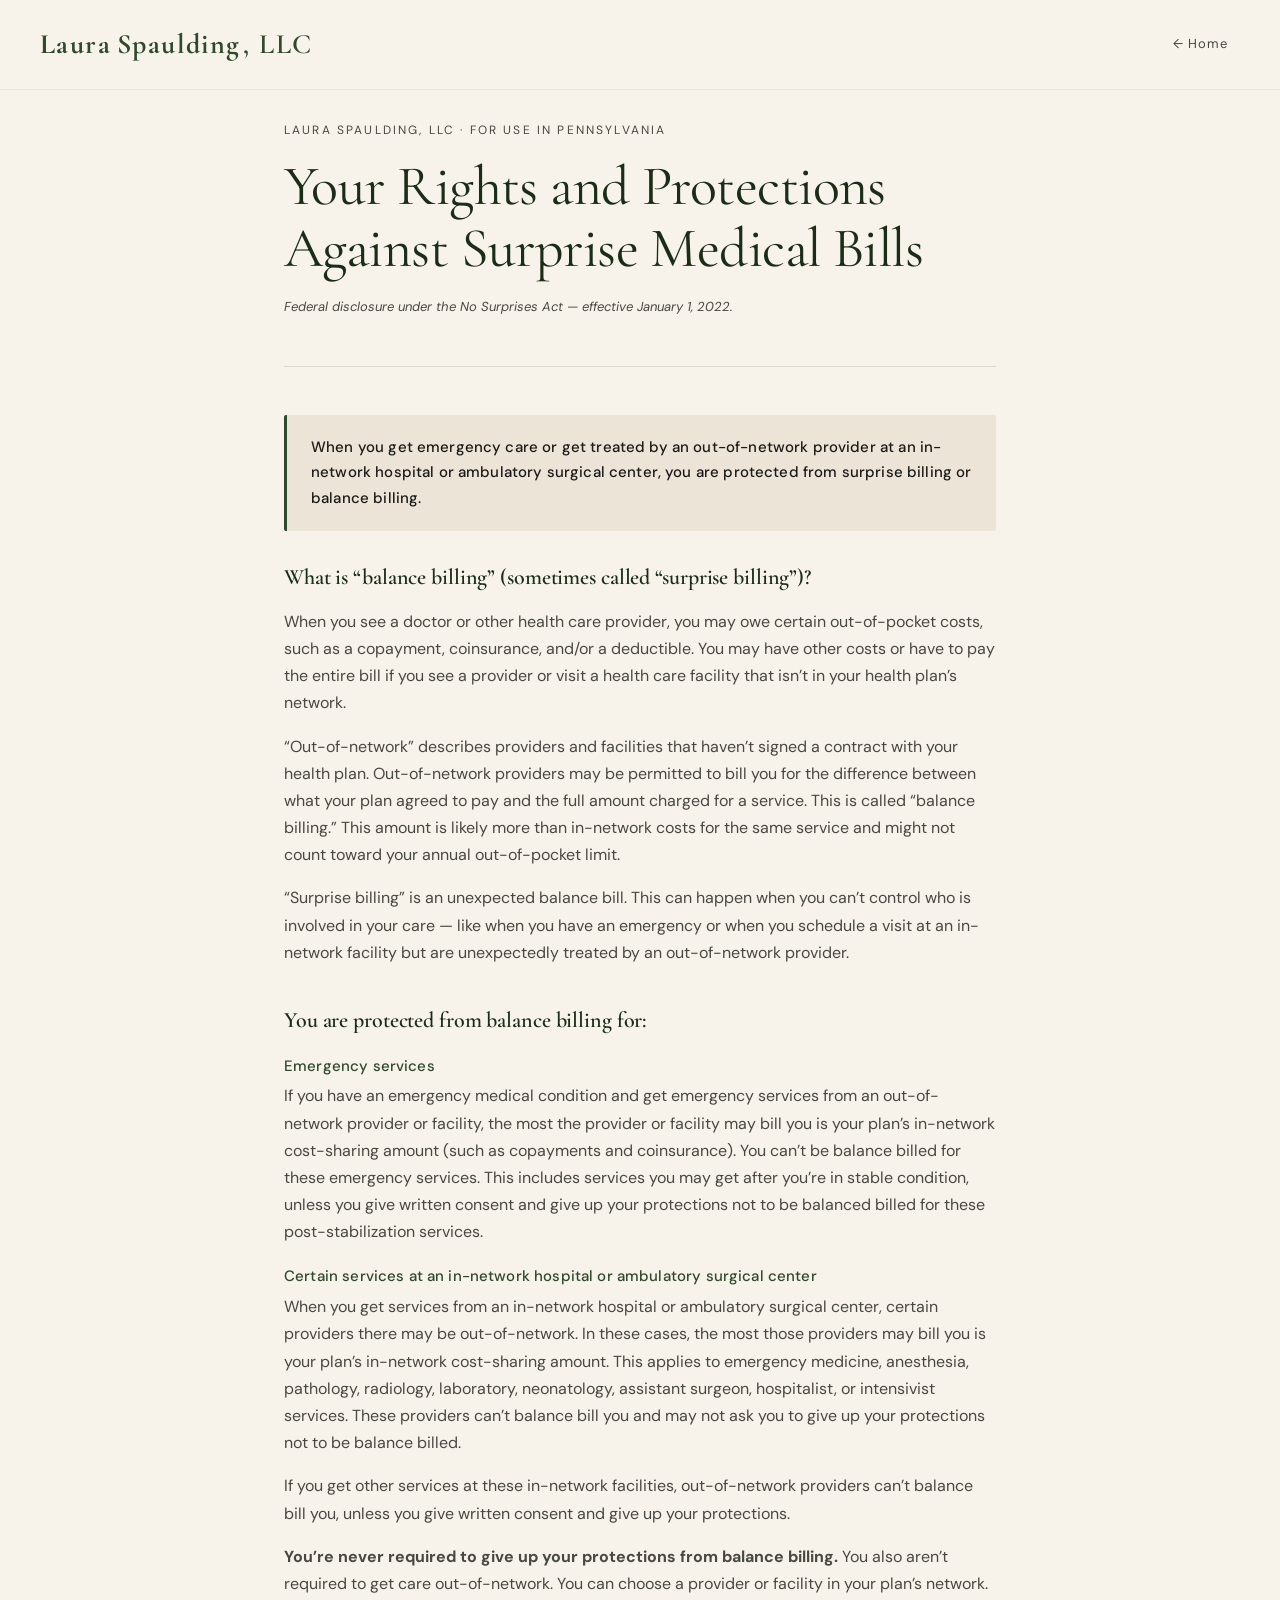
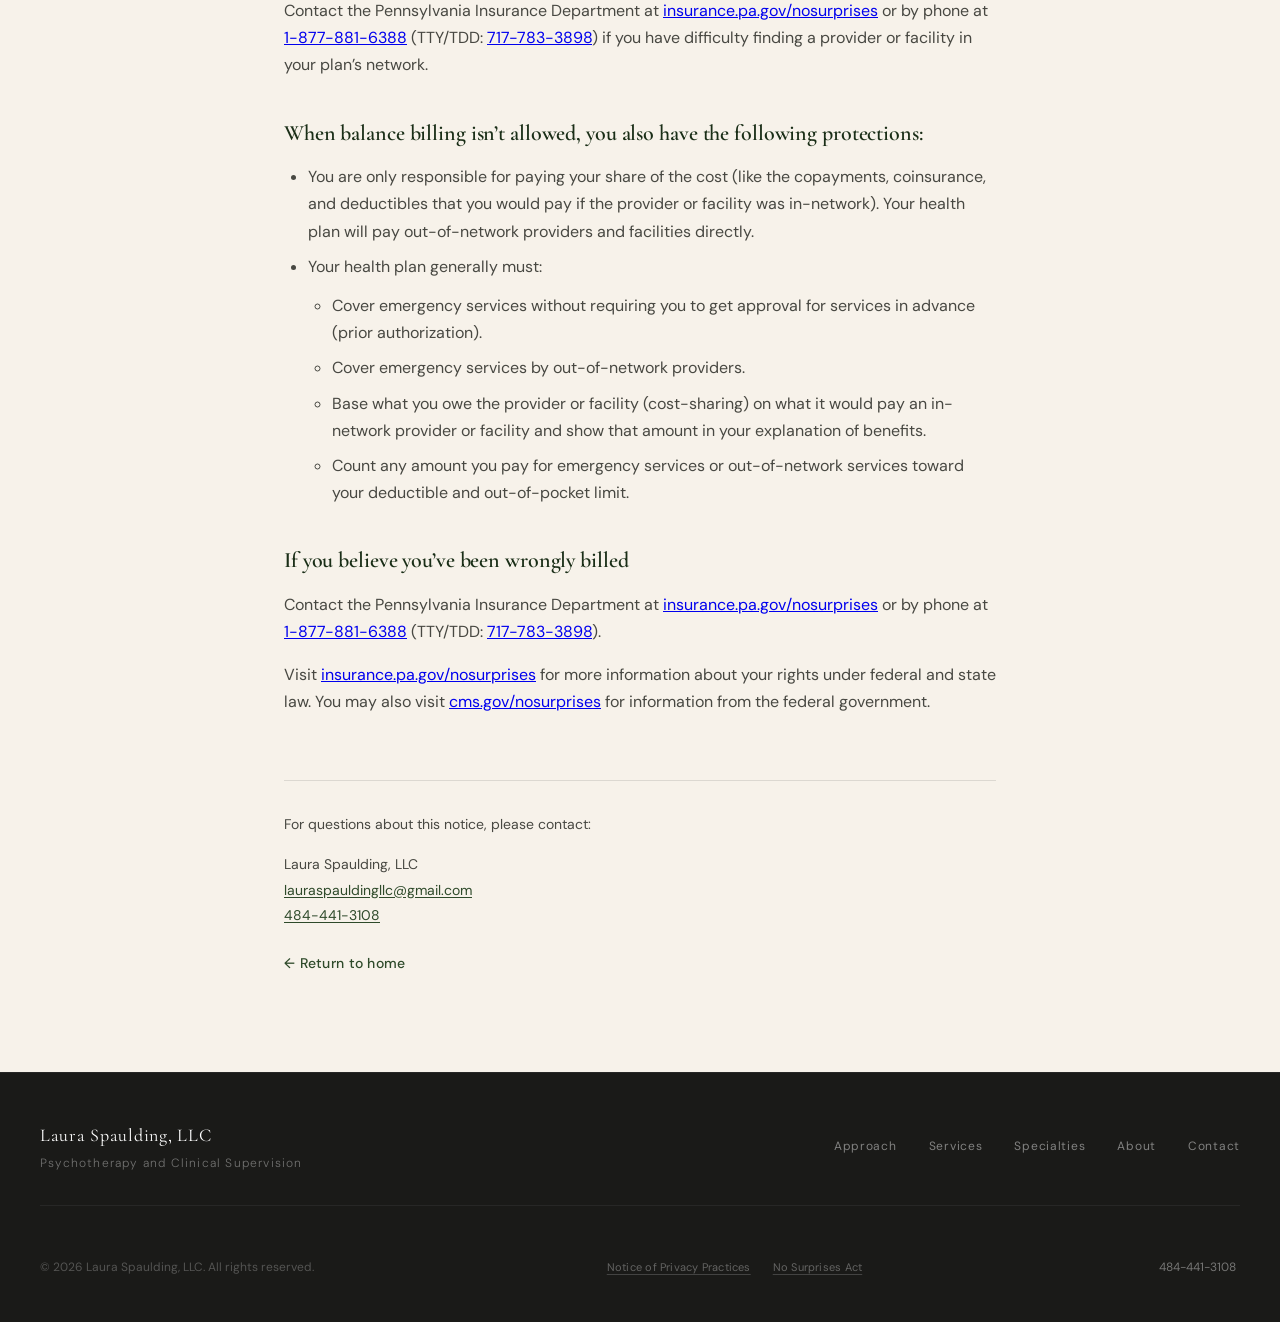
==== no-surprises-act.html @ 4266f826 "NSA disclosure page + Services copy update from Laura - Add /no-surprises-act.html with the patient-" ====
<!DOCTYPE html>
<html lang="en">
<head>
  <meta charset="UTF-8" />
  <meta name="viewport" content="width=device-width, initial-scale=1.0" />
  <title>Your Rights and Protections Against Surprise Medical Bills | Laura Spaulding, LPC</title>
  <meta name="description" content="No Surprises Act disclosure for Laura Spaulding, LLC — federal and Pennsylvania protections against balance billing and surprise medical bills." />
  <meta name="robots" content="noindex" />
  <link rel="preconnect" href="https://fonts.googleapis.com" />
  <link rel="preconnect" href="https://fonts.gstatic.com" crossorigin />
  <link rel="preload" href="https://fonts.googleapis.com/css2?family=Bebas+Neue&family=Cormorant+Garamond:ital,wght@0,300;0,400;0,600;1,300;1,400;1,600&family=DM+Sans:wght@300;400;500&display=swap" as="style" onload="this.onload=null;this.rel='stylesheet'" />
  <noscript><link href="https://fonts.googleapis.com/css2?family=Bebas+Neue&family=Cormorant+Garamond:ital,wght@0,300;0,400;0,600;1,300;1,400;1,600&family=DM+Sans:wght@300;400;500&display=swap" rel="stylesheet" /></noscript>
  <link rel="icon" href="data:image/svg+xml,<svg xmlns='http://www.w3.org/2000/svg' viewBox='0 0 100 100'><text y='.9em' font-size='90'>🌿</text></svg>" />
  <link rel="stylesheet" href="style.css?v=nsa-page-and-services-copy" />
</head>
<body class="legal-page">
  <a href="#main-content" class="skip-link">Skip to main content</a>

  <nav class="nav nav--legal" aria-label="Return to home">
    <div class="nav__inner">
      <a href="index.html" class="nav__brand">
        <span class="nav__brand-first">Laura</span> <span class="nav__brand-last">Spaulding</span><span class="nav__brand-llc">, LLC</span>
      </a>
      <a href="index.html" class="nav__return-link">&larr; Home</a>
    </div>
  </nav>

  <main id="main-content">
    <article class="legal">
      <header class="legal__header">
        <p class="legal__eyebrow">Laura Spaulding, LLC &middot; For use in Pennsylvania</p>
        <h1 class="legal__title">Your Rights and Protections Against Surprise Medical Bills</h1>
        <p class="legal__effective">Federal disclosure under the No Surprises Act &mdash; effective January 1, 2022.</p>
      </header>

      <p class="legal__lede">
        <strong>When you get emergency care or get treated by an out-of-network provider at an in-network hospital or ambulatory surgical center, you are protected from surprise billing or balance billing.</strong>
      </p>

      <section>
        <h2 class="legal__section">What is &ldquo;balance billing&rdquo; (sometimes called &ldquo;surprise billing&rdquo;)?</h2>
        <p>When you see a doctor or other health care provider, you may owe certain out-of-pocket costs, such as a copayment, coinsurance, and/or a deductible. You may have other costs or have to pay the entire bill if you see a provider or visit a health care facility that isn&rsquo;t in your health plan&rsquo;s network.</p>
        <p>&ldquo;Out-of-network&rdquo; describes providers and facilities that haven&rsquo;t signed a contract with your health plan. Out-of-network providers may be permitted to bill you for the difference between what your plan agreed to pay and the full amount charged for a service. This is called &ldquo;balance billing.&rdquo; This amount is likely more than in-network costs for the same service and might not count toward your annual out-of-pocket limit.</p>
        <p>&ldquo;Surprise billing&rdquo; is an unexpected balance bill. This can happen when you can&rsquo;t control who is involved in your care &mdash; like when you have an emergency or when you schedule a visit at an in-network facility but are unexpectedly treated by an out-of-network provider.</p>
      </section>

      <section>
        <h2 class="legal__section">You are protected from balance billing for:</h2>

        <h3 class="legal__sub">Emergency services</h3>
        <p>If you have an emergency medical condition and get emergency services from an out-of-network provider or facility, the most the provider or facility may bill you is your plan&rsquo;s in-network cost-sharing amount (such as copayments and coinsurance). You can&rsquo;t be balance billed for these emergency services. This includes services you may get after you&rsquo;re in stable condition, unless you give written consent and give up your protections not to be balanced billed for these post-stabilization services.</p>

        <h3 class="legal__sub">Certain services at an in-network hospital or ambulatory surgical center</h3>
        <p>When you get services from an in-network hospital or ambulatory surgical center, certain providers there may be out-of-network. In these cases, the most those providers may bill you is your plan&rsquo;s in-network cost-sharing amount. This applies to emergency medicine, anesthesia, pathology, radiology, laboratory, neonatology, assistant surgeon, hospitalist, or intensivist services. These providers can&rsquo;t balance bill you and may not ask you to give up your protections not to be balance billed.</p>
        <p>If you get other services at these in-network facilities, out-of-network providers can&rsquo;t balance bill you, unless you give written consent and give up your protections.</p>
        <p><strong>You&rsquo;re never required to give up your protections from balance billing.</strong> You also aren&rsquo;t required to get care out-of-network. You can choose a provider or facility in your plan&rsquo;s network. Contact the Pennsylvania Insurance Department at <a href="https://www.insurance.pa.gov/nosurprises" rel="noopener noreferrer" target="_blank">insurance.pa.gov/nosurprises</a> or by phone at <a href="tel:18778816388">1-877-881-6388</a> (TTY/TDD: <a href="tel:17177833898">717-783-3898</a>) if you have difficulty finding a provider or facility in your plan&rsquo;s network.</p>
      </section>

      <section>
        <h2 class="legal__section">When balance billing isn&rsquo;t allowed, you also have the following protections:</h2>
        <ul class="legal__list">
          <li>You are only responsible for paying your share of the cost (like the copayments, coinsurance, and deductibles that you would pay if the provider or facility was in-network). Your health plan will pay out-of-network providers and facilities directly.</li>
          <li>
            Your health plan generally must:
            <ul class="legal__list">
              <li>Cover emergency services without requiring you to get approval for services in advance (prior authorization).</li>
              <li>Cover emergency services by out-of-network providers.</li>
              <li>Base what you owe the provider or facility (cost-sharing) on what it would pay an in-network provider or facility and show that amount in your explanation of benefits.</li>
              <li>Count any amount you pay for emergency services or out-of-network services toward your deductible and out-of-pocket limit.</li>
            </ul>
          </li>
        </ul>
      </section>

      <section>
        <h2 class="legal__section">If you believe you&rsquo;ve been wrongly billed</h2>
        <p>Contact the Pennsylvania Insurance Department at <a href="https://www.insurance.pa.gov/nosurprises" rel="noopener noreferrer" target="_blank">insurance.pa.gov/nosurprises</a> or by phone at <a href="tel:18778816388">1-877-881-6388</a> (TTY/TDD: <a href="tel:17177833898">717-783-3898</a>).</p>
        <p>Visit <a href="https://www.insurance.pa.gov/nosurprises" rel="noopener noreferrer" target="_blank">insurance.pa.gov/nosurprises</a> for more information about your rights under federal and state law. You may also visit <a href="https://www.cms.gov/nosurprises" rel="noopener noreferrer" target="_blank">cms.gov/nosurprises</a> for information from the federal government.</p>
      </section>

      <footer class="legal__footer">
        <p>For questions about this notice, please contact:</p>
        <address class="legal__contact">
          Laura Spaulding, LLC<br />
          <a href="mailto:lauraspauldingllc@gmail.com">lauraspauldingllc@gmail.com</a><br />
          <a href="tel:4844413108">484-441-3108</a>
        </address>
        <p class="legal__return"><a href="index.html">&larr; Return to home</a></p>
      </footer>
    </article>
  </main>

  <footer class="site-footer">
    <div class="site-footer__inner">
      <div class="site-footer__top">
        <div class="site-footer__brand">
          <p class="site-footer__name">Laura Spaulding, LLC</p>
          <p class="site-footer__tagline">Psychotherapy and Clinical Supervision</p>
        </div>
        <nav class="site-footer__nav" aria-label="Footer navigation">
          <a href="index.html#approach">Approach</a>
          <a href="index.html#services">Services</a>
          <a href="index.html#specialties">Specialties</a>
          <a href="index.html#about">About</a>
          <a href="index.html#contact">Contact</a>
        </nav>
      </div>
      <div class="site-footer__bottom">
        <p>&copy; 2026 Laura Spaulding, LLC. All rights reserved.</p>
        <div class="site-footer__legal">
          <a href="notice-of-privacy-practices.html">Notice of Privacy Practices</a>
          <a href="no-surprises-act.html">No Surprises Act</a>
        </div>
        <a href="tel:4844413108">484-441-3108</a>
      </div>
    </div>
  </footer>
</body>
</html>
---- style.css ----
/* ========================================================
   Laura Spaulding Psychotherapy
   Palette: deep forest, warm parchment, terracotta, dusty gold
   Type: Cormorant Garamond (display) + DM Sans (body)
   Design: high-end editorial, each section visually distinct
   ======================================================== */

:root {
  --forest:       #2e4a2a;
  --forest-mid:   #3d6138;
  --forest-light: #5a7e53;
  --forest-pale:  #e8ede5;
  --forest-deep:  #1a2e17;
  --parchment:    #f7f2ea;
  --parchment-dk: #ece5d7;
  --parchment-xdk:#d9cebc;
  --terra:        #b8654a;
  --terra-lt:     #cc8060;
  --terra-pale:   #f2e6df;
  --gold:         #9e7e30;
  --gold-lt:      #c5a84a;
  --ink:          #1a1a18;
  --ink-mid:      #484842;
  --ink-muted:    #8a8878;
  --white:        #ffffff;
  --glow-forest:  0 0 18px rgba(46,74,42,0.28), 0 0 36px rgba(46,74,42,0.12);
  --glow-terra:   0 0 18px rgba(184,101,74,0.32), 0 0 36px rgba(184,101,74,0.14);
}

*, *::before, *::after { margin:0; padding:0; box-sizing:border-box; }

html { scroll-behavior: smooth; -webkit-text-size-adjust: 100%; }

body {
  font-family: 'DM Sans', system-ui, sans-serif;
  color: var(--ink);
  background: var(--parchment);
  line-height: 1.6;
  overflow-x: hidden;
}

/* ---- Skip-to-main link (keyboard / screen reader) ---- */
/* ---- Visually hidden (screen-reader-only) utility ---- */
.visually-hidden {
  position: absolute;
  width: 1px;
  height: 1px;
  padding: 0;
  margin: -1px;
  overflow: hidden;
  clip: rect(0, 0, 0, 0);
  white-space: nowrap;
  border: 0;
}

.skip-link {
  position: absolute;
  top: -100%;
  left: 8px;
  z-index: 9999;
  background: var(--forest-deep);
  color: var(--white);
  font-family: 'DM Sans', sans-serif;
  font-size: 14px;
  font-weight: 500;
  padding: 12px 20px;
  text-decoration: none;
  border-radius: 0 0 4px 4px;
  border: 2px solid var(--terra);
  letter-spacing: 0.04em;
  transition: top 0.2s;
}
.skip-link:focus {
  top: 0;
  outline: 2px solid var(--terra);
  outline-offset: 0;
}

/* ---- Reading progress bar ---- */
.reading-progress {
  position: fixed;
  top: 0; left: 0;
  width: 100%;
  height: 2px;
  z-index: 2000;
  background: transparent;
  pointer-events: none;
}
.reading-progress__bar {
  height: 100%;
  width: 0%;
  background: var(--terra);
  transition: width 0.08s linear;
  box-shadow: 0 0 8px rgba(184,101,74,0.5);
}

/* ---- Type system ---- */
h1, h2, h3 {
  font-family: 'Cormorant Garamond', Georgia, serif;
  font-weight: 400;
  line-height: 1.05;
}
h2 em, h1 em {
  font-style: italic;
  color: var(--terra);
}
.section-eyebrow {
  font-family: 'DM Sans', sans-serif;
  font-size: 12px;
  font-weight: 500;
  letter-spacing: 0.22em;
  text-transform: uppercase;
  color: var(--gold);
}

/* ---- Buttons ---- */
.btn {
  display: inline-flex;
  align-items: center;
  justify-content: center;
  font-family: 'DM Sans', sans-serif;
  font-size: 13px;
  font-weight: 500;
  text-decoration: none;
  border: none;
  cursor: pointer;
  transition: all 0.28s ease;
  border-radius: 2px;
  min-height: 48px;
  padding: 14px 36px;
  letter-spacing: 0.08em;
  text-transform: uppercase;
}
.btn--primary {
  background: var(--forest);
  color: var(--white);
  box-shadow: var(--glow-forest);
  animation: cta-breathe 3.5s ease-in-out infinite;
}
.btn--primary:hover {
  background: var(--forest-mid);
  transform: translateY(-2px);
  box-shadow: 0 0 28px rgba(46,74,42,0.4), 0 0 54px rgba(46,74,42,0.18);
}
.btn--full { width: 100%; }

@keyframes cta-breathe {
  0%, 100% { box-shadow: var(--glow-forest); }
  50% { box-shadow: 0 0 26px rgba(46,74,42,0.42), 0 0 52px rgba(46,74,42,0.2); }
}

/* ---- Scroll reveals — multiple entry directions ---- */
.reveal {
  opacity: 0;
  transform: translateY(20px);
  transition: opacity 0.55s cubic-bezier(0.22,1,0.36,1), transform 0.55s cubic-bezier(0.22,1,0.36,1);
}
.reveal.is-visible { opacity: 1; transform: translateY(0); }
.reveal[data-delay="1"] { transition-delay: 0.06s; }
.reveal[data-delay="2"] { transition-delay: 0.12s; }
.reveal[data-delay="3"] { transition-delay: 0.18s; }

.reveal-left {
  opacity: 0;
  transform: translateX(-140px);
  transition: opacity 1.1s cubic-bezier(0.22,1,0.36,1), transform 1.1s cubic-bezier(0.22,1,0.36,1);
}
.reveal-left.is-visible { opacity: 1; transform: translateX(0); }

.reveal-right {
  opacity: 0;
  transform: translateX(140px);
  transition: opacity 1.1s cubic-bezier(0.22,1,0.36,1), transform 1.1s cubic-bezier(0.22,1,0.36,1);
}
.reveal-right.is-visible { opacity: 1; transform: translateX(0); }

/* ===================================================
   NAV
   =================================================== */
.nav {
  position: fixed;
  top: 0; left: 0;
  width: 100%;
  z-index: 1000;
  padding: 22px 0;
  transition: background 0.35s, box-shadow 0.35s, padding 0.35s;
}
.nav.is-scrolled {
  background: rgba(247,242,234,0.97);
  -webkit-backdrop-filter: blur(16px) saturate(120%);
  backdrop-filter: blur(16px) saturate(120%);
  box-shadow: 0 1px 0 rgba(46,74,42,0.08), 0 6px 24px rgba(26,46,23,0.06);
  padding: 14px 0;
}
.nav { transition: background 0.5s cubic-bezier(0.22, 0.61, 0.36, 1),
                   box-shadow 0.5s ease,
                   padding 0.5s cubic-bezier(0.22, 0.61, 0.36, 1),
                   backdrop-filter 0.5s ease; }
.nav__inner {
  max-width: 1280px;
  margin: 0 auto;
  padding: 0 40px;
  display: flex;
  align-items: center;
  justify-content: space-between;
}
.nav__brand {
  font-family: 'Cormorant Garamond', serif;
  font-size: clamp(22px, 2.4vw, 28px);
  font-weight: 700;
  text-decoration: none;
  min-height: 44px;
  display: inline-flex;
  align-items: center;
  letter-spacing: 0.05em;
  color: var(--white);
  text-shadow:
    0 1px 2px rgba(0,0,0,0.7),
    0 2px 14px rgba(0,0,0,0.55);
  transition: color 0.3s, text-shadow 0.3s;
}
.nav.is-scrolled .nav__brand {
  color: var(--forest);
  text-shadow: none;
}
.nav__brand-first { margin-right: 6px; }
.nav__brand-llc {
  font-size: 1em;
  font-weight: 600;
  letter-spacing: 0.06em;
  opacity: 1;
  margin-left: 2px;
}
.nav__links {
  display: flex;
  align-items: center;
  gap: 40px;
  list-style: none;
}
.nav__links a {
  position: relative;
  font-size: 13px;
  font-weight: 500;
  letter-spacing: 0.08em;
  color: rgba(255,255,255,0.9);
  text-decoration: none;
  transition: color 0.3s ease, letter-spacing 0.4s cubic-bezier(0.22, 0.61, 0.36, 1);
  text-shadow: 0 1px 6px rgba(0,0,0,0.3);
  display: inline-flex;
  align-items: center;
  min-height: 44px;
  padding: 0 2px;
}
/* Animated underline draws from left on hover and stays under the active section */
.nav__links a::after {
  content: '';
  position: absolute;
  left: 0;
  bottom: 8px;
  width: 100%;
  height: 1px;
  background: currentColor;
  transform: scaleX(0);
  transform-origin: left center;
  transition: transform 0.45s cubic-bezier(0.22, 0.61, 0.36, 1), opacity 0.3s;
  opacity: 0.9;
}
.nav__links a:hover { color: var(--white); letter-spacing: 0.11em; }
.nav__links a:hover::after { transform: scaleX(1); }
.nav__links a.is-active::after { transform: scaleX(1); transform-origin: left center; }
.nav.is-scrolled .nav__links a { color: var(--ink-mid); text-shadow: none; }
.nav.is-scrolled .nav__links a:hover { color: var(--forest); }
.nav.is-scrolled .nav__links a.is-active { color: var(--forest); }
.nav__cta {
  position: relative;
  background: rgba(255,255,255,0.12) !important;
  color: var(--white) !important;
  padding: 10px 22px;
  border-radius: 2px;
  font-weight: 600 !important;
  font-size: 12px !important;
  letter-spacing: 0.12em !important;
  text-transform: uppercase;
  min-height: 44px;
  display: inline-flex !important;
  align-items: center;
  gap: 0;
  border: 1px solid rgba(255,255,255,0.3) !important;
  backdrop-filter: blur(6px);
  transition: background 0.35s cubic-bezier(0.22, 0.61, 0.36, 1),
              border-color 0.35s,
              transform 0.35s cubic-bezier(0.22, 0.61, 0.36, 1),
              box-shadow 0.35s !important;
  text-shadow: none !important;
  overflow: hidden;
}
/* Arrow slides in from the left on hover, label lifts subtly. The arrow lives
   in a pseudo-element so the markup doesn't change. */
.nav__cta::after {
  content: '\2192';                   /* → */
  display: inline-block;
  width: 0;
  margin-left: 0;
  opacity: 0;
  transform: translateX(-8px);
  transition: width 0.4s cubic-bezier(0.22, 0.61, 0.36, 1),
              margin-left 0.4s cubic-bezier(0.22, 0.61, 0.36, 1),
              opacity 0.3s ease 0.05s,
              transform 0.4s cubic-bezier(0.22, 0.61, 0.36, 1);
  font-size: 14px;
  font-weight: 500;
}
.nav__cta:hover {
  background: rgba(255,255,255,0.24) !important;
  border-color: rgba(255,255,255,0.6) !important;
  transform: translateY(-1px);
}
.nav__cta:hover::after {
  width: 14px;
  margin-left: 8px;
  opacity: 1;
  transform: translateX(0);
}
.nav.is-scrolled .nav__cta {
  background: var(--forest) !important;
  color: var(--white) !important;
  border-color: transparent !important;
  box-shadow: var(--glow-forest);
}
.nav.is-scrolled .nav__cta:hover {
  background: var(--forest-mid) !important;
  box-shadow: 0 6px 28px rgba(46,74,42,0.5);
}
.nav__toggle {
  display: none;
  flex-direction: column;
  gap: 7px;
  background: none;
  border: none;
  cursor: pointer;
  padding: 10px;
  min-width: 44px;
  min-height: 44px;
  align-items: center;
  justify-content: center;
}
.nav__toggle span {
  width: 22px;
  height: 1.5px;
  background: var(--white);
  display: block;
  transition: transform 0.4s cubic-bezier(0.22, 0.61, 0.36, 1),
              opacity 0.25s ease,
              background 0.3s;
  transform-origin: center;
}
.nav.is-scrolled .nav__toggle span { background: var(--ink); }
/* Hamburger morphs to an X when the mobile nav is open */
.nav__toggle.is-open span:nth-child(1) {
  transform: translateY(4.25px) rotate(45deg);
}
.nav__toggle.is-open span:nth-child(2) {
  transform: translateY(-4.25px) rotate(-45deg);
}

/* ===================================================
   HERO — parallax photo, word-by-word entrance
   =================================================== */
.hero {
  position: relative;
  min-height: 100svh;
  min-height: 100vh;
  background: var(--forest-deep);
  display: grid;
  grid-template-rows: 1fr auto;
  overflow: hidden;
}
@supports (min-height: 100svh) { .hero { min-height: 100svh; } }

.hero__bg { position: absolute; inset: 0; pointer-events: none; }
.hero__bg-img {
  width: 100%;
  height: 110%;
  object-fit: cover;
  object-position: 65% 55%;
  transform-origin: center;
  will-change: transform;
}
.hero__bg-overlay {
  position: absolute;
  inset: 0;
  /* Bright photo. Minimal global tint — text legibility comes from the
     stacked text-shadow halos on each text element, not from darkening
     the photo itself. */
  background: linear-gradient(
    180deg,
    rgba(0, 0, 0, 0.18) 0%,
    rgba(0, 0, 0, 0.10) 50%,
    rgba(0, 0, 0, 0.05) 100%
  );
}
.hero__grain {
  position: absolute;
  inset: 0;
  background-image: url("data:image/svg+xml,%3Csvg viewBox='0 0 200 200' xmlns='http://www.w3.org/2000/svg'%3E%3Cfilter id='n'%3E%3CfeTurbulence type='fractalNoise' baseFrequency='0.85' numOctaves='4' stitchTiles='stitch'/%3E%3C/filter%3E%3Crect width='100%25' height='100%25' filter='url(%23n)' opacity='0.04'/%3E%3C/svg%3E");
  background-size: 160px;
  opacity: 0.32;
  mix-blend-mode: overlay;
}

/* Botanical illustration */
.hero__botanical {
  position: absolute;
  right: 7%;
  top: 50%;
  transform: translateY(-48%);
  width: clamp(120px, 16vw, 240px);
  color: rgba(255,255,255,0.09);
  pointer-events: none;
}
.hero__botanical svg {
  animation: botanical-sway 9s ease-in-out infinite alternate;
  transform-origin: center bottom;
  display: block;
}
@keyframes botanical-sway {
  from { transform: rotate(-1deg); }
  to   { transform: rotate(1.5deg); }
}

/* Hero content */
.hero__content {
  position: relative;
  z-index: 2;
  padding: clamp(96px, 14vh, 160px) 40px 48px;
  max-width: 1280px;
  margin: 0 auto;
  width: 100%;
  align-self: center;
}

.hero__location {
  font-size: 12px;
  font-weight: 400;
  letter-spacing: 0.24em;
  text-transform: uppercase;
  color: rgba(255,255,255,0.55);
  margin-bottom: 14px;
  animation: hero-fade-up 1s cubic-bezier(0.22,1,0.36,1) 0.2s both;
}
.hero__accepting {
  display: inline-flex;
  align-items: center;
  gap: 8px;
  font-size: 12px;
  font-weight: 500;
  letter-spacing: 0.08em;
  color: var(--forest-deep);
  background: rgba(247, 242, 234, 0.92);
  padding: 8px 14px;
  border-radius: 999px;
  backdrop-filter: blur(6px);
  -webkit-backdrop-filter: blur(6px);
  box-shadow: 0 2px 12px rgba(0,0,0,0.18);
  margin-top: 22px;
  margin-bottom: 0;
  animation: hero-fade-up 1s cubic-bezier(0.22,1,0.36,1) 0.7s both;
}
.hero__accepting-dot {
  display: inline-block;
  width: 7px;
  height: 7px;
  border-radius: 50%;
  background: #5ec45e;
  box-shadow: 0 0 0 2px rgba(94,196,94,0.25);
  animation: dot-pulse 2.4s ease-in-out infinite;
  flex-shrink: 0;
}
@keyframes dot-pulse {
  0%, 100% { box-shadow: 0 0 0 2px rgba(94,196,94,0.25); }
  50% { box-shadow: 0 0 0 4px rgba(94,196,94,0.15), 0 0 8px rgba(94,196,94,0.3); }
}
@keyframes hero-fade-up {
  from { opacity: 0; transform: translateY(20px); }
  to   { opacity: 1; transform: translateY(0); }
}

/* Word-by-word headline */
.hero__headline {
  font-family: 'Cormorant Garamond', serif;
  font-weight: 400;
  font-size: clamp(3.8rem, 8.5vw, 7.5rem);
  line-height: 0.95;
  color: var(--white);
  /* Stacked halo — 4 layers from tight outline to deep glow. Lets the
     photo stay bright while the headline carries its own contrast. */
  text-shadow:
    0 0 2px rgba(0, 0, 0, 0.7),
    0 2px 6px rgba(0, 0, 0, 0.6),
    0 4px 18px rgba(0, 0, 0, 0.5),
    0 2px 32px rgba(0, 0, 0, 0.35);
  max-width: 760px;
  margin-bottom: 36px;
  letter-spacing: -0.02em;
}
.hero__word {
  display: inline-block;
  opacity: 0;
  transform: translateY(30px) skewY(3deg);
  animation: word-in 0.7s cubic-bezier(0.22,1,0.36,1) both;
  animation-delay: calc(0.5s + var(--wi) * 0.09s);
}
.hero__word--italic {
  font-style: italic;
  /* Light sage-green that pops against the photo + warmly glows */
  color: #b8e0a8;
  font-weight: 500;
  padding-left: 1.8rem;
  /* Stacked halo — dark outline for legibility + multi-layer green
     glow for the "glowing" effect customer asked for. */
  text-shadow:
    0 0 2px rgba(0, 0, 0, 0.85),
    0 0 14px rgba(184, 224, 168, 0.85),
    0 0 28px rgba(184, 224, 168, 0.6),
    0 0 56px rgba(184, 224, 168, 0.4),
    0 2px 8px rgba(0, 0, 0, 0.6);
}
@keyframes word-in {
  to { opacity: 1; transform: translateY(0) skewY(0deg); }
}

.hero__sub {
  font-size: 16px;
  color: rgba(255,255,255,1);
  text-shadow:
    0 0 1px rgba(0, 0, 0, 0.85),
    0 1px 3px rgba(0, 0, 0, 0.7),
    0 2px 12px rgba(0, 0, 0, 0.55);
  max-width: 400px;
  margin-bottom: 28px;
  line-height: 1.55;
  font-weight: 500;
  animation: hero-fade-up 1s cubic-bezier(0.22,1,0.36,1) 1.05s both;
}
.hero__actions {
  display: flex;
  align-items: center;
  gap: 24px;
  flex-wrap: wrap;
  animation: hero-fade-up 1s cubic-bezier(0.22,1,0.36,1) 1.2s both;
}
/* Stats bar */
.hero__stats {
  position: relative;
  z-index: 2;
  display: flex;
  align-items: center;
  padding: 22px 40px;
  max-width: 1280px;
  margin: 0 auto;
  width: 100%;
  animation: hero-fade-up 1s cubic-bezier(0.22,1,0.36,1) 1.35s both;
  border-top: 1px solid rgba(255,255,255,0.08);
}
.hero__stat {
  display: flex;
  flex-direction: column;
  padding: 0 32px;
}
.hero__stat:first-child { padding-left: 0; }
.hero__stat-n {
  font-family: 'Cormorant Garamond', serif;
  font-size: 20px;
  color: var(--gold-lt);
  font-weight: 400;
  line-height: 1;
}
.hero__stat-n sup { font-size: 12px; vertical-align: super; }
.hero__stat-l {
  font-size: 12px;
  color: rgba(255,255,255,0.62);
  letter-spacing: 0.12em;
  text-transform: uppercase;
  margin-top: 4px;
}
.hero__stat-div {
  width: 1px;
  height: 28px;
  background: rgba(255,255,255,0.12);
  flex-shrink: 0;
}
.hero__scroll-cue {
  position: absolute;
  bottom: 108px;
  right: 40px;
  z-index: 2;
}
.hero__scroll-line {
  width: 1px;
  height: 48px;
  background: linear-gradient(to bottom, rgba(255,255,255,0.45), transparent);
  animation: scroll-hint 2.5s ease-in-out infinite;
}
@keyframes scroll-hint {
  0%, 100% { opacity: 0.2; transform: scaleY(1) translateY(0); transform-origin: top; }
  50% { opacity: 0.7; transform: scaleY(1.3) translateY(0); transform-origin: top; }
}

/* ===================================================
   APPROACH — dark forest, editorial giant ghost numbers
   =================================================== */
.approach {
  background: var(--forest-pale);
  /* Tighter top padding now that bio sits directly above with no gradient
     transition — 100px above "My Philosophy" felt like dead space. */
  padding: 56px 40px 100px;
  position: relative;
  overflow: hidden;
}

.approach__inner {
  max-width: 1280px;
  margin: 0 auto;
  position: relative;
  z-index: 1;
}

.approach__eyebrow { color: var(--gold); margin-bottom: 24px; }

.approach__header {
  text-align: center;
}

.approach__headline {
  font-size: clamp(2.8rem, 5.5vw, 5rem);
  max-width: 640px;
  margin-bottom: 88px;
  margin-left: auto;
  margin-right: auto;
  color: var(--ink);
  font-weight: 400;
  letter-spacing: -0.01em;
  line-height: 1.08;
}
.approach__headline em {
  color: var(--terra);
  font-style: italic;
}

/* Pillars with huge ghost number behind */
.approach__pillars {
  display: grid;
  grid-template-columns: repeat(3, 1fr);
  gap: 0;
  border-top: 1px solid rgba(0,0,0,0.08);
}

.approach__pillar {
  padding: 52px 48px 52px 28px;
  border-right: 1px solid rgba(0,0,0,0.06);
  border-left: 3px solid transparent;
  position: relative;
  overflow: hidden;
  transition: background 0.3s, border-left-color 0.3s;
}
.approach__pillar:first-child { border-left-color: var(--terra); }
.approach__pillar:nth-child(2) { border-left-color: var(--gold); }
.approach__pillar:nth-child(3) { border-left-color: var(--forest-light); }
.approach__pillar:hover { background: rgba(0,0,0,0.02); }
.approach__pillar:last-child { border-right: none; }
.approach__pillar:not(:first-child) { padding-left: 28px; }

/* Giant ghost number: absolutely placed behind content */
.approach__pillar-bg-num {
  position: absolute;
  bottom: -16px;
  right: -8px;
  font-family: 'Cormorant Garamond', serif;
  font-size: clamp(7rem, 14vw, 13rem);
  font-weight: 600;
  color: rgba(0,0,0,0.04);
  line-height: 1;
  letter-spacing: -0.04em;
  pointer-events: none;
  user-select: none;
  transition: color 0.4s;
}
.approach__pillar:hover .approach__pillar-bg-num { color: rgba(197,168,74,0.06); }

.approach__pillar-content { position: relative; z-index: 1; }

.approach__pillar-num {
  font-family: 'Cormorant Garamond', serif;
  font-size: 14px;
  font-weight: 400;
  color: var(--gold);
  letter-spacing: 0.18em;
  text-transform: uppercase;
  margin-bottom: 24px;
  display: block;
}

.approach__pillar h3 {
  font-size: clamp(1.3rem, 2.2vw, 1.7rem);
  font-weight: 400;
  margin-bottom: 18px;
  color: var(--ink);
  font-family: 'Cormorant Garamond', serif;
  letter-spacing: -0.01em;
  line-height: 1.15;
}
.approach__pillar p {
  font-size: 14px;
  color: var(--ink-mid);
  line-height: 1.85;
  font-weight: 300;
}

/* Pull quote — centered so it doesn't leave the left half empty */
.approach__quote-wrap {
  border-top: 1px solid rgba(0,0,0,0.08);
  padding-top: 52px;
  margin: 56px auto 0;
  max-width: 720px;
  padding-left: 32px;
  border-left: 2px solid var(--terra);
  text-align: left;
}
.approach__quote {
  font-family: 'Cormorant Garamond', serif;
  font-style: italic;
  font-size: clamp(1.25rem, 2.2vw, 1.6rem);
  font-weight: 300;
  color: var(--ink-mid);
  line-height: 1.55;
}
.approach__quote cite {
  display: block;
  font-family: 'DM Sans', sans-serif;
  font-style: normal;
  font-size: 12px;
  font-weight: 500;
  color: var(--gold-lt);
  letter-spacing: 0.14em;
  text-transform: uppercase;
  margin-top: 20px;
}

/* ===================================================
   SERVICES — alternating full-width split rows
   =================================================== */
.services {
  background: var(--parchment);
  overflow: hidden;
}

.services__intro {
  padding: 88px 40px 64px;
  max-width: 1280px;
  margin: 0 auto;
  border-bottom: 1px solid var(--parchment-xdk);
  text-align: center;
}
.services__headline {
  font-size: clamp(2.6rem, 5.5vw, 4.6rem);
  color: var(--ink);
  font-weight: 400;
  letter-spacing: -0.01em;
  margin-top: 18px;
  line-height: 1.05;
  text-align: center;
}
.services__headline em { color: var(--terra); font-style: italic; }

/* Each service: a full-width alternating row */
.svc-row {
  display: grid;
  grid-template-columns: 1fr 1fr;
  min-height: 480px;
}
.svc-row--img-right { direction: rtl; }
.svc-row--img-right > * { direction: ltr; }

.svc-row__photo {
  overflow: hidden;
  position: relative;
}
.svc-row__photo img {
  width: 100%;
  height: 100%;
  object-fit: cover;
  display: block;
  transition: transform 0.9s cubic-bezier(0.22,1,0.36,1);
  filter: sepia(6%) brightness(0.97) contrast(1.03);
}
.svc-row:hover .svc-row__photo img {
  transform: scale(1.04);
}

.svc-row__body {
  display: flex;
  flex-direction: column;
  justify-content: center;
  padding: 64px 72px;
  background: var(--parchment);
  border-bottom: 1px solid var(--parchment-xdk);
}
.svc-row--img-right .svc-row__body { background: var(--forest-pale); }

.svc-row__num {
  font-family: 'Cormorant Garamond', serif;
  font-size: clamp(3.5rem, 6vw, 5.5rem);
  font-weight: 300;
  line-height: 1;
  color: var(--parchment-xdk);
  display: block;
  margin-bottom: 12px;
  letter-spacing: -0.02em;
}
.svc-row--img-right .svc-row__num {
  color: rgba(0,0,0,0.07);
}
.svc-row__title {
  font-family: 'Cormorant Garamond', serif;
  font-size: clamp(2rem, 3.8vw, 3.2rem);
  color: var(--ink);
  font-weight: 400;
  letter-spacing: -0.01em;
  line-height: 1.05;
  margin-bottom: 20px;
}
/* COMING 2027 — small + lightly animated. Sized like the other
   service titles instead of the giant Bebas Neue launch type, with
   a subtle pulsing live-dot before the label to indicate movement
   without shouting. Per Laura: "animated and smaller, but not that
   dramatic." */
.svc-row__title--coming {
  font-family: 'DM Sans', sans-serif;
  font-size: clamp(1.25rem, 1.7vw, 1.55rem);
  color: var(--terra);
  font-weight: 600;
  text-transform: uppercase;
  letter-spacing: 0.18em;
  line-height: 1.15;
  margin-bottom: 10px;
  padding-bottom: 0;
  position: relative;
  display: inline-flex;
  align-items: center;
  gap: 14px;
}
.svc-row__title--coming::before {
  content: '';
  width: 11px;
  height: 11px;
  border-radius: 50%;
  background: var(--terra);
  box-shadow: 0 0 0 0 rgba(207, 139, 103, 0.6);
  animation: coming-dot-pulse 2.4s ease-in-out infinite;
}
@keyframes coming-dot-pulse {
  0%, 100% {
    transform: scale(0.92);
    box-shadow: 0 0 0 0 rgba(207, 139, 103, 0.5);
  }
  50% {
    transform: scale(1.08);
    box-shadow: 0 0 0 8px rgba(207, 139, 103, 0);
  }
}
@media (prefers-reduced-motion: reduce) {
  .svc-row__title--coming::before { animation: none; }
}
.svc-row__subtitle {
  font-family: 'Cormorant Garamond', serif;
  font-size: clamp(1.4rem, 2.5vw, 2rem);
  color: var(--ink);
  font-weight: 400;
  font-style: italic;
  margin-bottom: 20px;
  letter-spacing: -0.01em;
}
.svc-row__desc {
  font-size: 15px;
  color: var(--ink-mid);
  line-height: 1.85;
  font-weight: 300;
  max-width: 400px;
  margin-bottom: 28px;
}
.svc-row__tag {
  display: inline-block;
  font-family: 'DM Sans', sans-serif;
  font-size: 12px;
  font-weight: 500;
  color: var(--gold);
  letter-spacing: 0.14em;
  text-transform: uppercase;
  border: 1px solid var(--parchment-xdk);
  padding: 4px 12px;
  border-radius: 2px;
  margin-bottom: 24px;
  width: fit-content;
}
.svc-row__cta {
  font-family: 'DM Sans', sans-serif;
  font-size: 13px;
  font-weight: 500;
  color: var(--forest);
  text-decoration: none;
  letter-spacing: 0.06em;
  border-bottom: 1px solid var(--forest-pale);
  padding-bottom: 2px;
  transition: color 0.2s, border-color 0.2s;
  display: inline-flex;
  align-items: center;
  min-height: 44px;
  width: fit-content;
}
.svc-row__cta:hover { color: var(--terra); border-color: var(--terra); }

/* ===================================================
   SPECIALTIES — dark ink bg, lit type constellation
   =================================================== */
.specialties {
  padding: 100px 40px 16px;     /* tight bottom — gradient bleed below provides visible transition */
  background: var(--forest);
  position: relative;
  overflow: hidden;
}
/* Subtle grain */
.specialties::before {
  content: '';
  position: absolute;
  inset: 0;
  background-image: url("data:image/svg+xml,%3Csvg viewBox='0 0 200 200' xmlns='http://www.w3.org/2000/svg'%3E%3Cfilter id='n'%3E%3CfeTurbulence type='fractalNoise' baseFrequency='0.85' numOctaves='3' stitchTiles='stitch'/%3E%3C/filter%3E%3Crect width='100%25' height='100%25' filter='url(%23n)' opacity='0.05'/%3E%3C/svg%3E");
  background-size: 200px;
  pointer-events: none;
}

.specialties__inner {
  max-width: 1280px;
  margin: 0 auto;
  position: relative;
  z-index: 1;
}

.specialties__header {
  display: flex;
  flex-direction: column;
  align-items: center;
  text-align: center;
  gap: 24px;
  margin-bottom: 80px;
}
.specialties__header .section-eyebrow { color: var(--gold-lt); }

.specialties__headline {
  font-size: clamp(2.4rem, 5vw, 4.2rem);
  font-weight: 400;
  margin-top: 16px;
  color: var(--white);
  letter-spacing: -0.01em;
  line-height: 1.05;
  text-align: center;
}
.specialties__headline em { color: var(--terra-lt); font-style: italic; }

.specialties__subhead {
  font-size: 15px;
  color: rgba(255,255,255,0.65);
  line-height: 1.8;
  font-weight: 300;
  padding-top: 0;
  max-width: 560px;
  text-align: center;
}

/* Type constellation rows */
.specialties__field {
  display: flex;
  flex-direction: column;
  gap: 0;
  align-items: center;
}
.spec-row {
  display: flex;
  align-items: baseline;
  flex-wrap: wrap;
  justify-content: center;
  border-top: 1px solid rgba(255,255,255,0.06);
  padding: 20px 0;
  width: 100%;
}
.spec-row:last-child { border-bottom: 1px solid rgba(255,255,255,0.06); }

.spec {
  font-family: 'Cormorant Garamond', serif;
  font-weight: 400;
  color: rgba(255,255,255,0.35);
  cursor: default;
  transition: color 0.35s ease, opacity 0.7s cubic-bezier(0.22,1,0.36,1), transform 0.7s cubic-bezier(0.22,1,0.36,1), text-shadow 0.35s ease;
  opacity: 0;
  line-height: 1;
  padding: 4px 0;
}
.spec-row:nth-child(odd) .spec,
.spec-row:nth-child(odd) .spec-sep { transform: translateX(-40px); }
.spec-row:nth-child(even) .spec,
.spec-row:nth-child(even) .spec-sep { transform: translateX(40px); }
.spec.is-visible {
  opacity: 1;
  transform: translateX(0) !important;
}
/* Large words: scale up + glow pulse, with rest pause */
.spec--lg.is-breathing {
  animation: breathe-lg var(--bd, 5s) ease-in-out infinite;
  animation-delay: var(--bdelay, 0s);
}
@keyframes breathe-lg {
  0%, 65%, 100% { scale: 1; text-shadow: 0 0 0px rgba(255,255,255,0); }
  30% { scale: 1.12; text-shadow: 0 0 24px rgba(255,255,255,0.15); }
}

/* Medium words: fade brighter/dimmer, subtle scale */
.spec--md.is-breathing {
  animation: breathe-md var(--bd, 4s) ease-in-out infinite;
  animation-delay: var(--bdelay, 0s);
}
@keyframes breathe-md {
  0%, 70%, 100% { scale: 1; }
  35% { scale: 1.06; }
}

/* Small words: gentle vertical drift */
.spec--sm.is-breathing {
  animation: breathe-sm var(--bd, 3.5s) ease-in-out infinite;
  animation-delay: var(--bdelay, 0s);
}
@keyframes breathe-sm {
  0%, 60%, 100% { translate: 0 0; }
  30% { translate: 0 -3px; }
}

.spec:hover {
  color: var(--white);
  text-shadow: 0 0 20px rgba(255,255,255,0.2);
  animation-play-state: paused;
}
.spec--lg {
  font-size: clamp(2.2rem, 4.5vw, 3.8rem);
  color: rgba(255,255,255,0.95);
  letter-spacing: -0.01em;
  margin-right: 44px;
}
.spec--lg:hover { color: var(--white); text-shadow: 0 0 30px rgba(255,255,255,0.15); }
.spec--md {
  font-size: clamp(1.3rem, 2.8vw, 2rem);
  color: rgba(255,255,255,0.85);
  margin-right: 30px;
  font-style: italic;
}
.spec--sm {
  font-size: clamp(0.95rem, 1.8vw, 1.3rem);
  color: rgba(255,255,255,0.75);
  margin-right: 20px;
  letter-spacing: 0.02em;
}
.spec--sm:hover { color: var(--white); }
.spec-sep {
  color: rgba(255,255,255,0.35);
  font-family: 'Cormorant Garamond', serif;
  font-size: 1.5rem;
  font-weight: 300;
  margin-right: 20px;
  align-self: center;
  line-height: 1;
  opacity: 0;
  transition: opacity 0.7s cubic-bezier(0.22,1,0.36,1), transform 0.7s cubic-bezier(0.22,1,0.36,1);
}
.spec-sep.is-visible { opacity: 1; transform: translateX(0) !important; }

.specialties__exit-note {
  margin-top: 60px;
  font-size: 14px;
  color: rgba(255,255,255,0.55);
  font-weight: 300;
  text-align: center;
}
.specialties__exit-link {
  color: var(--terra-lt);
  text-decoration: none;
  border-bottom: 1px solid rgba(204,128,96,0.35);
  transition: color 0.2s, border-color 0.2s;
  display: inline-block;
  padding-top: 4px;
  padding-bottom: 4px;
  min-height: 44px;
  line-height: 36px;
}
.specialties__exit-link:hover { color: var(--white); border-color: rgba(255,255,255,0.45); }

/* ===================================================
   ABOUT — dramatic split: full-height photo + bio, then FAQ band
   =================================================== */
.about { background: var(--parchment); overflow: hidden; }

/* Reflection section — wraps the Carl Rogers quote bridge + FAQ band
   (added when the bio was hoisted above the fold; previously these sat
   inside the .about wrapper). No own background — both children paint
   their own parchment / forest-deep. */
.reflection { overflow: hidden; }

/* Two-column: photo takes full column height */
.about__split {
  display: grid;
  grid-template-columns: 1fr 1fr;
  max-width: 1280px;
  margin: 0 auto;
  gap: 0 80px;
  padding: 0 40px;
  align-items: start;
}
.about__photo-col { padding-top: 0; }
.about__photo-wrap {
  position: sticky;
  top: 88px;
  margin-top: -1px;
}
.about__photo-wrap::before {
  /* Gold frame accent */
  content: '';
  position: absolute;
  inset: 12px -12px -12px 12px;
  border: 1px solid var(--gold);
  opacity: 0.35;
  pointer-events: none;
  z-index: 0;
}
.about__photo-img {
  width: 100%;
  height: 640px;
  object-fit: cover;
  object-position: center 30%;
  display: block;
  filter: sepia(8%) brightness(0.96) contrast(1.02);
  position: relative;
  z-index: 1;
}
.about__photo-caption {
  font-size: 12px;
  letter-spacing: 0.18em;
  text-transform: uppercase;
  color: var(--ink-muted);
  margin-top: 14px;
  font-weight: 400;
}

.about__bio-col {
  padding: 0 0 32px;
  display: flex;
  flex-direction: column;
  gap: 0;
}
.about__headline {
  font-size: clamp(2.4rem, 4.5vw, 3.8rem);
  font-weight: 400;
  margin-bottom: 32px;
  margin-top: 18px;
  color: var(--ink);
  letter-spacing: -0.01em;
  line-height: 1.05;
}
.about__headline em {
  color: var(--terra);
}

/* PULL-QUOTE CALLOUT — editorial blockquote with terra accent + glow */
.about__pullquote {
  position: relative;
  margin: 32px 0 32px;
  padding: 28px 32px 28px 56px;
  border-left: 3px solid var(--terra);
  background: linear-gradient(
    90deg,
    rgba(207, 139, 103, 0.08) 0%,
    rgba(207, 139, 103, 0.03) 60%,
    transparent 100%
  );
  border-radius: 0 6px 6px 0;
  box-shadow: 0 1px 3px rgba(207, 139, 103, 0.06),
              0 8px 24px rgba(207, 139, 103, 0.10);
}
.about__pullquote-mark {
  position: absolute;
  top: 4px;
  left: 16px;
  font-family: 'Cormorant Garamond', serif;
  font-size: 4rem;
  font-weight: 600;
  color: var(--terra);
  opacity: 0.55;
  line-height: 1;
  pointer-events: none;
}
.about__pullquote-text {
  font-family: 'Cormorant Garamond', serif;
  font-size: clamp(1.4rem, 2.4vw, 1.8rem);
  font-weight: 400;
  line-height: 1.4;
  color: var(--ink);
  margin: 0;
  letter-spacing: -0.005em;
}
.about__pullquote-text em {
  color: var(--terra);
  font-style: italic;
}

/* TAG CHIPS — staggered entrance + hover lift */
.about__tags.is-visible li {
  animation: tag-chip-in 0.55s cubic-bezier(0.22, 1, 0.36, 1) both;
}
.about__tags.is-visible li:nth-child(1) { animation-delay: 0.05s; }
.about__tags.is-visible li:nth-child(2) { animation-delay: 0.13s; }
.about__tags.is-visible li:nth-child(3) { animation-delay: 0.21s; }
.about__tags.is-visible li:nth-child(4) { animation-delay: 0.29s; }
.about__tags.is-visible li:nth-child(5) { animation-delay: 0.37s; }
.about__tags li {
  transition: background 0.25s ease, color 0.25s ease, border-color 0.25s ease, transform 0.2s ease;
  cursor: default;
}
.about__tags li:hover {
  background: var(--forest);
  color: var(--parchment);
  border-color: var(--forest);
  transform: translateY(-2px);
}
@keyframes tag-chip-in {
  0%   { opacity: 0; transform: translateY(8px) scale(0.92); }
  100% { opacity: 1; transform: translateY(0) scale(1); }
}

/* PHOTO — warmth halo + subtle hover zoom */
.about__photo-wrap {
  position: sticky;
  top: 88px;
  margin-top: -1px;
}
.about__photo-wrap::after {
  content: '';
  position: absolute;
  inset: 0 0 0 0;
  pointer-events: none;
  background: radial-gradient(
    ellipse 70% 50% at 50% 60%,
    rgba(207, 139, 103, 0.18) 0%,
    transparent 70%
  );
  z-index: 2;
  mix-blend-mode: soft-light;
}
.about__photo-img {
  transition: transform 1.2s cubic-bezier(0.22, 1, 0.36, 1), filter 0.5s ease;
}
.about__photo-wrap:hover .about__photo-img {
  transform: scale(1.025);
  filter: sepia(8%) brightness(1.0) contrast(1.04);
}

@media (prefers-reduced-motion: reduce) {
  .about__photo-img {
    transition: none !important;
    transform: none !important;
    animation: none !important;
  }
}
.about__bio-name {
  font-family: 'Cormorant Garamond', serif;
  font-size: 1.5rem;
  font-weight: 400;
  color: var(--ink);
  letter-spacing: -0.01em;
  margin-bottom: 4px;
}
.about__bio-cred {
  font-size: 12px;
  font-weight: 500;
  letter-spacing: 0.16em;
  text-transform: uppercase;
  color: var(--gold);
  margin-bottom: 28px;
}
.about__bio-subcred {
  font-size: 0.875em;
  opacity: 0.8;
}
.about__body {
  font-size: 15px;
  color: var(--ink-mid);
  line-height: 1.9;
  margin-bottom: 20px;
  font-weight: 300;
}
.about__tags {
  list-style: none;
  display: flex;
  flex-wrap: wrap;
  gap: 8px;
  margin-top: 12px;
}
.about__tags li {
  font-size: 12px;
  font-weight: 500;
  letter-spacing: 0.1em;
  text-transform: uppercase;
  color: var(--forest);
  border: 1px solid var(--forest-pale);
  padding: 6px 14px;
  border-radius: 2px;
}

/* FAQ accordion band */
.about__faq-band {
  background: var(--forest-deep);
  padding: 152px 40px 72px;
}
.about__faq-inner {
  max-width: 1280px;
  margin: 0 auto;
}
.about__faq-eyebrow {
  font-family: 'DM Sans', sans-serif;
  font-size: 13px;
  font-weight: 600;
  letter-spacing: 0.28em;
  text-transform: uppercase;
  color: var(--terra-lt);
  margin-bottom: 18px;
}
.about__faq-headline {
  font-family: 'Cormorant Garamond', serif;
  font-size: clamp(2.6rem, 5.4vw, 4.4rem);
  font-weight: 400;
  line-height: 1.05;
  letter-spacing: -0.012em;
  color: var(--white);
  margin-bottom: 56px;
  max-width: 14ch;
}
.about__faq-headline em {
  font-style: italic;
  color: var(--terra-lt);
}
.about__faq {
  display: flex;
  flex-direction: column;
  gap: 0;
}
.about__faq-item { border-top: 1px solid rgba(255,255,255,0.08); }
.about__faq-item:last-child { border-bottom: 1px solid rgba(255,255,255,0.08); }

.about__faq-q {
  display: flex;
  align-items: center;
  justify-content: space-between;
  width: 100%;
  padding: 24px 0;
  cursor: pointer;
  font-family: 'Cormorant Garamond', serif;
  font-size: clamp(1.15rem, 2vw, 1.4rem);
  font-weight: 400;
  color: var(--white);
  letter-spacing: -0.01em;
  user-select: none;
  gap: 20px;
  min-height: 44px;
  transition: color 0.2s;
  /* reset <button> default styles */
  background: none;
  border: none;
  text-align: left;
}
.about__faq-q:hover { color: var(--gold-lt); }
.about__faq-q span:first-child { flex: 1; }

.about__faq-icon {
  width: 20px;
  height: 20px;
  flex-shrink: 0;
  position: relative;
  border: 1px solid rgba(255,255,255,0.2);
  border-radius: 50%;
  transition: border-color 0.3s, background 0.3s;
}
.about__faq-icon::before,
.about__faq-icon::after {
  content: '';
  position: absolute;
  top: 50%;
  left: 50%;
  background: rgba(255,255,255,0.7);
  border-radius: 1px;
  transition: transform 0.3s, opacity 0.3s;
}
.about__faq-icon::before {
  width: 8px;
  height: 1px;
  transform: translate(-50%, -50%);
}
.about__faq-icon::after {
  width: 1px;
  height: 8px;
  transform: translate(-50%, -50%);
}
[aria-expanded="true"] .about__faq-icon {
  background: rgba(255,255,255,0.08);
  border-color: rgba(255,255,255,0.4);
}
[aria-expanded="true"] .about__faq-icon::after {
  transform: translate(-50%, -50%) rotate(90deg);
  opacity: 0;
}

.about__faq-a {
  font-size: 14px;
  color: rgba(255,255,255,0.78);
  line-height: 1.85;
  font-weight: 300;
  margin-left: 0;
  max-width: 640px;
  display: block;
  /* Smooth expand/collapse: animate max-height + opacity + translateY for a
     deliberate editorial reveal rather than an instant snap. */
  max-height: 0;
  overflow: hidden;
  opacity: 0;
  padding: 0;
  transform: translateY(-6px);
  transition:
    max-height 0.55s cubic-bezier(0.22, 0.61, 0.36, 1),
    opacity 0.4s ease 0.08s,
    padding 0.55s cubic-bezier(0.22, 0.61, 0.36, 1),
    transform 0.5s cubic-bezier(0.22, 0.61, 0.36, 1) 0.05s;
}
.about__faq-a.is-open {
  max-height: 800px;
  opacity: 1;
  padding: 0 0 32px;
  transform: translateY(0);
}

/* FAQ answer text wrapper — used when a dd has both prose + structured fees */
.about__faq-text {
  margin: 0 0 14px;
}
.about__faq-fees {
  margin-top: 18px;
  padding-top: 14px;
  border-top: 1px solid rgba(255,255,255,0.10);
}
.about__faq-fees-title {
  font-family: 'Cormorant Garamond', serif;
  font-size: 11px;
  font-weight: 500;
  color: var(--gold-lt);
  letter-spacing: 0.22em;
  text-transform: uppercase;
  margin: 0 0 10px;
}
.about__faq-fees-list {
  list-style: none;
  padding: 0;
  margin: 0 0 12px;
  display: flex;
  flex-direction: column;
  gap: 6px;
}
.about__faq-fees-list li {
  font-size: 14px;
  color: rgba(255,255,255,0.82);
  line-height: 1.55;
}
.about__faq-fees-list li strong {
  font-weight: 500;
  color: rgba(255,255,255,0.95);
}
.about__faq-fees-note {
  margin: 10px 0 0;
  font-size: 13px;
  color: rgba(255,255,255,0.62);
  font-style: italic;
}
@media (prefers-reduced-motion: reduce) {
  .about__faq-a {
    transition: none;
    transform: none;
  }
}

/* ===================================================
   CTA — bright parchment ground with terra warmth.
   Inverted from the original dark-mode treatment per
   customer feedback: "needs to be brighter and vibrant."
   =================================================== */
.cta-section {
  position: relative;
  background: var(--parchment);
  /* Padding-top sized to fully absorb the 200px gb-quote-cta gradient bleed
     above. The photo backdrop sits below this padding, so the gradient
     never touches the photo or the text. */
  padding: 240px 40px 16px; /* tightened bottom further: gap to Contact almost closed */
  overflow: hidden;
}
/* Customer's sun-rays-clouds photo as a real atmospheric backdrop — but
   integrated so it doesn't fight the gradient or the terra CTA:
   1. Photo only occupies the BOTTOM portion of the section (clip-path)
      so the green gradient bleed terminates in clean parchment above
      the photo's start, no overlap, no clash.
   2. Sepia + lower saturation tints the sky toward the parchment palette
      so it reads as a continuation of the warm cream ground rather than
      a separate cool element.
   3. Top of the photo fades to transparent (mask-image) so the parchment
      blends into the photo gradually — the headline area sits in a
      photo-soft zone, not on a hard photo edge. */
.cta-section::before {
  content: '';
  position: absolute;
  /* Inset top matches the gradient absorption padding — photo starts
     BELOW the gradient bleed zone. */
  inset: 200px 0 0 0;
  background-image: url('assets/photos/sunrays-clouds.jpg');
  background-size: cover;
  background-position: center 40%;
  opacity: 0.55;
  filter: sepia(0.32) saturate(0.85) hue-rotate(-8deg);
  /* Mask fades the photo IN at the top (emerges from parchment) and
     OUT at the bottom (dissolves into the next section's parchment-dk),
     so the section blends both ways instead of hitting a hard photo
     edge on either end. */
  -webkit-mask-image: linear-gradient(
    to bottom,
    transparent 0%,
    rgba(0,0,0,0.35) 14%,
    rgba(0,0,0,0.85) 30%,
    #000 48%,
    #000 70%,
    rgba(0,0,0,0.55) 86%,
    rgba(0,0,0,0.15) 96%,
    transparent 100%
  );
  mask-image: linear-gradient(
    to bottom,
    transparent 0%,
    rgba(0,0,0,0.35) 14%,
    rgba(0,0,0,0.85) 30%,
    #000 48%,
    #000 70%,
    rgba(0,0,0,0.55) 86%,
    rgba(0,0,0,0.15) 96%,
    transparent 100%
  );
  z-index: 1;
  pointer-events: none;
}
.cta-section__inner {
  position: relative;
  z-index: 4;
  max-width: 800px;
  margin: 0 auto;
  display: flex;
  flex-direction: column;
  align-items: center;
  text-align: center;
  gap: 48px;
}
.cta-section__pre {
  font-size: 12px;
  font-weight: 600;
  letter-spacing: 0.24em;
  text-transform: uppercase;
  color: var(--terra);
  margin-bottom: 24px;
  text-align: center;
}
.cta-section__headline {
  font-size: clamp(3.2rem, 7vw, 6.5rem);
  color: var(--forest-deep);
  font-weight: 400;
  line-height: 0.95;
  letter-spacing: -0.02em;
  text-align: center;
}
.cta-section__headline em {
  font-style: italic;
  color: var(--terra);
}
.cta-section__action {
  display: flex;
  flex-direction: column;
  align-items: center;
  gap: 24px;
  text-align: center;
}
.cta-section__body {
  font-size: 16px;
  color: var(--ink-mid);
  line-height: 1.8;
  font-weight: 400;
  text-align: center;
  max-width: 540px;
}
.cta-section .btn--primary {
  background: var(--terra);
  color: var(--white);
  box-shadow: 0 4px 30px rgba(184, 101, 74, 0.28);
  animation: cta-breathe-terra 3.5s ease-in-out infinite;
}
.cta-section .btn--primary:hover {
  background: var(--terra-lt);
  transform: translateY(-2px);
}
@keyframes cta-breathe-terra {
  0%, 100% { box-shadow: 0 4px 30px rgba(184, 101, 74, 0.28); }
  50%      { box-shadow: 0 6px 44px rgba(184, 101, 74, 0.42); }
}
.cta-section__phone-alt {
  font-size: 14px;
  color: var(--ink-mid);
  font-weight: 400;
  margin-top: -8px;
}
.cta-section__phone-link {
  color: var(--forest-deep);
  text-decoration: none;
  font-weight: 500;
  border-bottom: 1.5px solid var(--terra);
  padding-bottom: 1px;
  transition: color 0.2s, border-color 0.2s;
  display: inline-flex;
  align-items: center;
  min-height: 44px;
}
.cta-section__phone-link:hover { color: var(--terra); border-color: var(--terra-lt); }

/* ===================================================
   CONTACT — dark bg, cream floating card with gold border
   =================================================== */
.contact {
  background: var(--parchment-dk);   /* slightly darker cream for visual separation from CTA */
  padding: 0;
  overflow: hidden;
}
.contact__inner {
  max-width: 1280px;
  margin: 0 auto;
  display: grid;
  grid-template-columns: 1fr 1.1fr;
  gap: 0 80px;
  align-items: start;
  padding: 20px 40px 96px; /* tightened top further: gap to CTA almost closed */
}

/* Contact info side — bright variant on parchment-dk */
.contact__eyebrow { color: var(--terra); font-weight: 600; }
.contact__headline {
  font-size: clamp(2.4rem, 4.5vw, 3.8rem);
  margin-bottom: 52px;
  font-weight: 400;
  margin-top: 18px;
  letter-spacing: -0.01em;
  line-height: 1.05;
  color: var(--forest-deep);
}
.contact__headline em { color: var(--terra); font-style: italic; }
.contact__details {
  display: flex;
  flex-direction: column;
  gap: 32px;
  margin-bottom: 40px;
}
.contact__detail-item { display: flex; flex-direction: column; gap: 4px; }
.contact__detail-label {
  font-family: 'DM Sans', sans-serif;
  font-size: 12px;
  font-weight: 600;
  letter-spacing: 0.18em;
  text-transform: uppercase;
  color: var(--terra);
}
.contact__detail-val {
  font-size: 15px;
  color: var(--ink-mid);
  line-height: 1.65;
  font-weight: 400;
}
.contact__link {
  color: var(--forest-deep);
  text-decoration: none;
  font-size: 15px;
  font-weight: 500;
  border-bottom: 1.5px solid var(--terra);
  transition: color 0.2s, border-color 0.2s;
  display: inline-flex;
  align-items: center;
  min-height: 44px;
}
.contact__link:hover { color: var(--terra); border-color: var(--terra-lt); }
/* Form: floating cream card, gold border */
.contact__form-card {
  background: var(--parchment);
  border: 1px solid var(--parchment-dk);
  border-top: 3px solid var(--gold);
  padding: 52px 48px;
  box-shadow: 0 24px 80px rgba(0,0,0,0.35);
  position: relative;
}
.contact__form {
  display: flex;
  flex-direction: column;
  gap: 20px;
}
.form-group {
  display: flex;
  flex-direction: column;
  gap: 7px;
}
.form-group label {
  font-size: 12px;
  font-weight: 500;
  color: var(--ink);
  letter-spacing: 0.12em;
  text-transform: uppercase;
}
.form-group__visual-label {
  font-size: 12px;
  font-weight: 500;
  color: var(--ink);
  letter-spacing: 0.12em;
  text-transform: uppercase;
}
.form-optional {
  font-weight: 400;
  color: var(--ink-muted);
  text-transform: none;
  letter-spacing: 0;
  font-size: 12px;
}
.form-group input,
.form-group textarea {
  width: 100%;
  padding: 12px 16px;
  border: 1px solid var(--parchment-xdk);
  border-radius: 2px;
  background: var(--white);
  font-family: 'DM Sans', sans-serif;
  font-size: 14px;
  color: var(--ink);
  transition: border-color 0.2s, box-shadow 0.2s;
  min-height: 44px;
  appearance: none;
}
.form-group input:focus,
.form-group textarea:focus {
  outline: none;
  border-color: var(--forest);
  box-shadow: 0 0 0 3px rgba(46,74,42,0.08);
}
.form-group textarea {
  resize: vertical;
  min-height: 100px;
  line-height: 1.6;
}

/* Inline form validation states */
.form-group input.is-invalid,
.form-group textarea.is-invalid {
  border-color: #b84a3a;
  box-shadow: 0 0 0 3px rgba(184,74,58,0.1);
}
.form-error {
  font-size: 12px;
  color: #b84a3a;
  font-weight: 400;
  margin-top: 4px;
  display: none;
}
.form-error.is-visible { display: block; }

.form-private-note {
  font-size: 12px;
  color: var(--ink-muted);
  font-style: italic;
  margin-top: 4px;
}

/* Service picker cards */
.service-cards {
  display: flex;
  flex-wrap: wrap;
  gap: 8px;
}
.service-card {
  font-family: 'DM Sans', sans-serif;
  font-size: 12px;
  font-weight: 500;
  color: var(--ink-mid);
  background: var(--parchment-dk);
  border: 1px solid var(--parchment-xdk);
  border-radius: 2px;
  padding: 8px 16px;
  cursor: pointer;
  transition: all 0.2s;
  min-height: 44px;
  letter-spacing: 0.04em;
}
.service-card:hover { border-color: var(--forest); color: var(--forest); }
.service-card.is-selected {
  background: var(--forest);
  border-color: var(--forest);
  color: var(--white);
}
.contact__form-note {
  font-size: 12px;
  color: var(--ink-muted);
  text-align: center;
  font-weight: 300;
}
.contact__privacy-note {
  font-size: 12px;
  color: var(--ink-muted);
  text-align: center;
  font-style: italic;
}
.contact__success {
  display: none;
  text-align: center;
  padding: 48px 24px;
  color: var(--forest);
}
.contact__success svg { margin-bottom: 20px; color: var(--forest); }
.contact__success h3 {
  font-size: 1.8rem;
  margin-bottom: 12px;
  color: var(--ink);
}
.contact__success p { font-size: 14px; color: var(--ink-muted); }

/* ===================================================
   FOOTER
   =================================================== */
.site-footer {
  background: var(--ink);
  border-top: 1px solid rgba(255,255,255,0.06);
  padding: 48px 40px 32px;
}
.site-footer__inner { max-width: 1280px; margin: 0 auto; }
.site-footer__top {
  display: flex;
  align-items: center;
  justify-content: space-between;
  margin-bottom: 40px;
  padding-bottom: 32px;
  border-bottom: 1px solid rgba(255,255,255,0.06);
}
.site-footer__name {
  font-family: 'Cormorant Garamond', serif;
  font-size: 18px;
  font-weight: 400;
  color: var(--white);
  letter-spacing: 0.04em;
  margin-bottom: 4px;
}
.site-footer__tagline {
  font-size: 12px;
  color: rgba(255,255,255,0.38);
  letter-spacing: 0.1em;
  font-weight: 300;
}
.site-footer__nav {
  display: flex;
  gap: 32px;
  flex-wrap: wrap;
}
.site-footer__nav a {
  font-size: 12px;
  color: rgba(255,255,255,0.45);
  text-decoration: none;
  letter-spacing: 0.06em;
  transition: color 0.2s;
  min-height: 44px;
  display: inline-flex;
  align-items: center;
}
.site-footer__nav a:hover { color: rgba(255,255,255,0.8); }
.site-footer__bottom {
  display: flex;
  align-items: center;
  justify-content: space-between;
  gap: 24px;
  font-size: 12px;
  color: rgba(255,255,255,0.25);
}
.site-footer__bottom a {
  color: rgba(255,255,255,0.4);
  text-decoration: none;
  transition: color 0.2s;
  display: inline-flex;
  align-items: center;
  min-height: 44px;
  padding: 0 4px;
}
.site-footer__bottom a:hover { color: rgba(255,255,255,0.7); }
/* Legal disclosures: small, low-contrast, unobtrusive — per Laura's brief
   ("links should be small and non obvious"). */
.site-footer__legal {
  display: flex;
  flex-wrap: wrap;
  gap: 18px;
}
.site-footer__legal a {
  font-size: 11px;
  color: rgba(255,255,255,0.32);
  text-decoration: underline;
  text-decoration-color: rgba(255,255,255,0.18);
  text-underline-offset: 3px;
  letter-spacing: 0.02em;
  min-height: 44px;
  padding: 0 2px;
}
.site-footer__legal a:hover {
  color: rgba(255,255,255,0.6);
  text-decoration-color: rgba(255,255,255,0.45);
}

/* ===================================================
   MOBILE — 375px
   =================================================== */
@media (max-width: 900px) {
  /* Nav */
  .nav__inner { padding: 0 20px; }
  .nav__links {
    position: fixed;
    top: 0; left: 0;
    width: 100%;
    height: 100vh;
    background: var(--forest-deep);
    flex-direction: column;
    align-items: center;
    justify-content: center;
    gap: 32px;
    list-style: none;
    transform: translateX(100%);
    transition: transform 0.4s cubic-bezier(0.22,1,0.36,1);
    z-index: 999;
  }
  .nav__links.is-open { transform: translateX(0); }
  .nav__links a {
    font-size: 18px;
    color: rgba(255,255,255,0.85);
    text-shadow: none;
    letter-spacing: 0.06em;
  }
  .nav__cta {
    font-size: 14px !important;
    padding: 12px 32px;
    min-height: 48px;
  }
  .nav__toggle {
    display: flex;
    z-index: 1001;
    position: relative;
  }
  /* Keep mobile toggle/brand/links readable when the fullscreen menu is open,
     even after the page has scrolled (which would otherwise paint dark
     scrolled-state colors on top of the dark-green overlay). */
  .nav.is-menu-open.is-scrolled { background: transparent; box-shadow: none; -webkit-backdrop-filter: none; backdrop-filter: none; }
  .nav.is-menu-open .nav__brand { color: var(--white); text-shadow: 0 1px 2px rgba(0,0,0,0.7), 0 2px 14px rgba(0,0,0,0.55); }
  .nav.is-menu-open .nav__toggle span { background: var(--white); }
  .nav.is-menu-open .nav__links a { color: rgba(255,255,255,0.85); text-shadow: none; }
  .nav.is-menu-open .nav__links a.is-active { color: var(--white); }

  /* Hero */
  .hero__content { padding: 120px 20px 36px; text-align: center; align-items: center; display: flex; flex-direction: column; }
  .hero__stats { padding: 18px 20px; flex-wrap: wrap; gap: 12px; justify-content: center; }
  .hero__stat { padding: 0 16px; text-align: center; align-items: center; }
  .hero__stat:first-child { padding-left: 16px; }
  .hero__sub { max-width: 100%; text-align: center; }
  .hero__headline { text-align: center; max-width: 100%; }
  .hero__actions { justify-content: center; align-items: center; }
  .hero__botanical { display: none; }
  .hero__scroll-cue { right: 20px; bottom: 80px; }

  /* Approach — bio sits directly above, no bleed to absorb */
  .approach { padding: 32px 20px 72px; }
  .approach__pillars { grid-template-columns: 1fr; }
  .approach__pillar { padding: 36px 20px !important; border-right: none !important; border-left: none !important; border-top: 3px solid transparent; }
  .approach__pillar:first-child { border-top-color: var(--terra); }
  .approach__pillar:nth-child(2) { border-top-color: var(--gold); }
  .approach__pillar:nth-child(3) { border-top-color: var(--forest-light); }
  .approach__pillar:not(:first-child) { padding-left: 20px !important; }
  .approach__pillar:last-child { border-bottom: 1px solid rgba(0,0,0,0.08) !important; }
  .approach__quote-wrap { margin-left: 0; max-width: 100%; border-left-width: 2px; padding-left: 20px; }

  /* Services */
  .services__intro { padding: 144px 20px 48px; }
  .svc-row { grid-template-columns: 1fr; min-height: auto; }
  .svc-row--img-right { direction: ltr; }
  .svc-row--img-right .svc-row__photo { order: -1; }
  .svc-row__photo { height: 280px; }
  .svc-row__photo img { height: 100%; }
  .svc-row__body { padding: 40px 20px; text-align: center; align-items: center; }
  .svc-row__body .svc-row__tag { margin: 0 auto 24px; }
  .svc-row__body .svc-row__cta { margin: 0 auto; }
  .svc-row--img-right .svc-row__body { background: var(--forest-pale); }
  .svc-row__desc { max-width: 100%; }

  /* Specialties — absorbs 80px bleed from services */
  .specialties { padding: 152px 20px 16px; }
  .specialties__header { gap: 16px 0; }
  .specialties__subhead { padding-top: 0; max-width: 100%; }
  .spec--lg { margin-right: 20px; }
  .spec--md { margin-right: 16px; }

  /* About */
  /* About split — 80px top absorbs specialties bleed */
  .about__split { grid-template-columns: 1fr; padding: 64px 20px 0; gap: 0; }
  .about__bio-col { padding: 0 0 24px !important; text-align: center; }
  .about__photo-col { display: block; margin-bottom: 32px; }
  .about__photo-wrap { position: static; top: auto; margin: 0 auto; max-width: 360px; }
  .about__photo-wrap::before { inset: 8px -8px -8px 8px; }
  .about__photo-img { height: auto; aspect-ratio: 2 / 3; }
  .about__photo-caption { text-align: center; }
  .about__tags { justify-content: center; }
  .about__faq-band { padding: 136px 20px 56px; }
  .about__faq-a { max-width: 100%; }

  /* CTA — extra padding-top absorbs the 200px gb-quote-cta bleed at mobile */
  .cta-section { padding: 220px 20px 12px; } /* mobile: bottom tightened further */
  .cta-section__inner { gap: 40px 0; text-align: center; max-width: 100%; }
  .cta-section__action { align-items: center; }
  .cta-section__headline { font-size: clamp(2.8rem, 11vw, 4rem); }

  /* Contact — tightened mobile spacing. Was 152px top + 56px gap which left
     a huge band of empty parchment between the response-time block and the
     form. Now 96px top padding (still absorbs gradient bleed cleanly) and
     28px gap between the info column and the form card. */
  .contact__inner { grid-template-columns: 1fr; gap: 28px 0; padding: 16px 20px 56px; } /* mobile: top tightened further */
  .contact__info { text-align: center; }
  .contact__details { align-items: center; gap: 24px; margin-bottom: 12px; }
  .contact__form-card { padding: 32px 22px; }

  /* Footer */
  .site-footer { padding: 40px 20px 28px; }
  .site-footer__top { flex-direction: column; align-items: center; gap: 28px; text-align: center; }
  .site-footer__nav { gap: 20px; justify-content: center; }
  .site-footer__bottom { flex-direction: column; align-items: center; gap: 8px; }
}

@media (max-width: 480px) {
  .hero__actions { flex-direction: column; align-items: center !important; gap: 16px; }
  .hero__headline { font-size: clamp(3.2rem, 12vw, 4rem); text-align: center !important; }
  .hero__stat-div { display: none; }
  .hero__stat { padding: 0 10px; }
}

/* ===================================================
   MOBILE CENTERING — comprehensive force-center pass
   Covers every section at mobile breakpoint.
   =================================================== */
@media (max-width: 900px) {

  /* ---- Hero ---- */
  .hero__content {
    text-align: center !important;
    display: flex !important;
    flex-direction: column !important;
    align-items: center !important;
  }
  .hero__location,
  .hero__accepting {
    text-align: center !important;
  }
  .hero__headline {
    text-align: center !important;
    max-width: 100% !important;
  }
  .hero__word--italic {
    padding-left: 0 !important;
  }
  .hero__sub {
    text-align: center !important;
    max-width: 100% !important;
  }
  .hero__actions {
    justify-content: center !important;
    align-items: center !important;
    width: 100% !important;
  }
  .hero__stats {
    justify-content: center !important;
    text-align: center !important;
  }
  .hero__stat {
    align-items: center !important;
    text-align: center !important;
  }

  /* ---- Approach ---- */
  .approach__header {
    text-align: center !important;
  }
  .approach__eyebrow {
    text-align: center !important;
  }
  .approach__headline {
    text-align: center !important;
    max-width: 100% !important;
  }
  .approach__pillar-content {
    text-align: center !important;
    display: flex !important;
    flex-direction: column !important;
    align-items: center !important;
  }
  .approach__pillar h3,
  .approach__pillar p,
  .approach__pillar-num {
    text-align: center !important;
  }
  .approach__quote-wrap {
    text-align: center !important;
    border-left: none !important;
    border-top: 2px solid var(--terra) !important;
    padding-left: 0 !important;
    padding-top: 32px !important;
    margin-left: 0 !important;
    margin-right: 0 !important;
    max-width: 100% !important;
  }
  .approach__quote {
    text-align: center !important;
  }
  .approach__quote cite {
    text-align: center !important;
  }

  /* ---- Services ---- */
  .services__intro {
    text-align: center !important;
  }
  .section-eyebrow {
    text-align: center !important;
    display: block !important;
  }
  .services__headline {
    text-align: center !important;
  }
  .svc-row__body {
    text-align: center !important;
    align-items: center !important;
  }
  .svc-row__num,
  .svc-row__title,
  .svc-row__desc {
    text-align: center !important;
  }
  .svc-row__tag {
    margin-left: auto !important;
    margin-right: auto !important;
    display: block !important;
    width: fit-content !important;
    text-align: center !important;
  }
  .svc-row__cta {
    margin-left: auto !important;
    margin-right: auto !important;
    display: inline-flex !important;
    justify-content: center !important;
  }

  /* ---- Specialties ---- */
  .specialties__header {
    text-align: center !important;
  }
  .specialties__header > div {
    text-align: center !important;
  }
  .specialties__headline {
    text-align: center !important;
  }
  .specialties__subhead {
    text-align: center !important;
  }
  .specialties__field {
    align-items: center !important;
  }
  .spec-row {
    justify-content: center !important;
    text-align: center !important;
    flex-wrap: wrap !important;
  }
  .specialties__exit-note {
    text-align: center !important;
  }

  /* ---- About bio ---- */
  .about__bio-col {
    text-align: center !important;
    align-items: center !important;
  }
  .about__headline,
  .about__bio-name,
  .about__bio-cred,
  .about__bio-subcred,
  .about__body {
    text-align: center !important;
  }
  .about__tags {
    justify-content: center !important;
  }

  /* ---- FAQ ---- */
  .about__faq-eyebrow {
    text-align: center !important;
  }
  .about__faq-headline {
    text-align: center !important;
    margin-left: auto !important;
    margin-right: auto !important;
    max-width: 100% !important;
  }
  .about__faq-q {
    text-align: left !important;
    justify-content: space-between !important;
  }
  .about__faq-q span:first-child {
    flex: 1 !important;
    text-align: left !important;
  }
  .about__faq-a {
    text-align: left !important;
    max-width: 100% !important;
  }

  /* ---- CTA ---- */
  .cta-section__text {
    text-align: center !important;
  }
  .cta-section__pre,
  .cta-section__headline {
    text-align: center !important;
  }
  .cta-section__action {
    text-align: center !important;
    align-items: center !important;
  }
  .cta-section__body,
  .cta-section__phone-alt {
    text-align: center !important;
  }
  .cta-section .btn {
    margin-left: auto !important;
    margin-right: auto !important;
  }

  /* ---- Contact ---- */
  .contact__info {
    text-align: center !important;
    display: flex !important;
    flex-direction: column !important;
    align-items: center !important;
  }
  .contact__eyebrow,
  .contact__headline {
    text-align: center !important;
  }
  .contact__details {
    align-items: center !important;
    width: 100% !important;
  }
  .contact__detail-item {
    align-items: center !important;
    text-align: center !important;
  }
  .contact__detail-label,
  .contact__detail-val {
    text-align: center !important;
  }
  .contact__link {
    justify-content: center !important;
    text-align: center !important;
    display: flex !important;
  }
  .service-cards {
    justify-content: center !important;
  }
  .contact__form-note,
  .contact__privacy-note,
  .form-private-note {
    text-align: center !important;
  }

  /* ---- Footer ---- */
  .site-footer__brand {
    text-align: center !important;
    width: 100% !important;
  }
  .site-footer__name,
  .site-footer__tagline {
    text-align: center !important;
  }
  .site-footer__nav {
    justify-content: center !important;
    text-align: center !important;
    width: 100% !important;
  }
  .site-footer__bottom {
    text-align: center !important;
    align-items: center !important;
  }
  .site-footer__bottom p,
  .site-footer__bottom a {
    text-align: center !important;
  }

  /* ---- Generic catch-all for any labels / eyebrows ---- */
  .section-eyebrow,
  .about__faq-eyebrow,
  .cta-section__pre {
    text-align: center !important;
    display: block !important;
  }

  /* ---- Buttons always centered on mobile ---- */
  .btn {
    margin-left: auto !important;
    margin-right: auto !important;
  }
  .btn--full {
    margin-left: 0 !important;
    margin-right: 0 !important;
    width: 100% !important;
  }
}

/* ===================================================
   GRADIENT BLEED TRANSITIONS
   Standalone divs inserted between each section pair.
   They overlap the adjoining sections via negative margins
   so there's never a hard color line at section boundaries.
   =================================================== */

/*
  Pattern: each .gb-[from]-[to] div is 80px tall,
  overlaps 40px into the section above (margin-top:-40px)
  and 40px into the section below (margin-bottom:-40px).
  z-index keeps it above section backgrounds but below content.
*/
.gradient-bleed {
  display: block;
  width: 100%;
  height: 140px; /* taller bleed = smoother gradient transitions */
  position: relative;
  z-index: 2;
  pointer-events: none;
  /* Overlap only INTO the incoming section (below).
     The outgoing section has overflow:hidden so we can't
     bleed upward into it — the gradient starts at section end
     and the incoming section's top padding absorbs it. */
  margin-top: 0;
  margin-bottom: -140px;
}

/* ===================================================
   Site-wide gradient curve refinement
   ---------------------------------------------------
   All cross-tonal section bleeds use perceptual stops
   that pass through forest mid-tones and sage rather
   than linear-RGB interpolation, which reads as a hard
   muddy band on dark↔light transitions. Stops are
   asymmetric: dark colors hold longer at the dark end,
   pale tones hold longer at the light end.
   =================================================== */

/* 1. Hero (forest-deep) → Approach (forest-pale).
   Brightened + smoother — lifted mid-tones, added stops, holds longer
   in the brighter sage range so the transition reads as "opening up." */
.gb-hero-approach {
  background: linear-gradient(
    to bottom,
    #1a2e17 0%,
    #25401f 10%,
    #38583a 22%,
    #5a7e53 36%,
    #8aa779 50%,
    #b2c7a3 62%,
    #cdd9c2 73%,
    #dde2d1 82%,
    #e8ede5 92%,
    #eef1ea 100%
  );
}

/* 2. Approach (forest-pale) → Services (parchment).
   Hosts a centered hairline-rule divider with a small diamond mark. */
.gb-approach-services {
  background: linear-gradient(to bottom, #e8ede5 0%, #efece5 50%, #f7f2ea 100%);
  position: relative;
  overflow: visible;
  height: 80px;
}

/* Editorial divider — centered hairline rule with a small diamond mark.
   Hairlines fade at the outer edges (linear-gradient transparency) so the
   rule looks weighted toward the center mark rather than running edge to
   edge. The mark is a 6px rotated square (sage gold-tinted) breaking the
   line. Whole composition fades up when the divider scrolls into view. */
.divider-rule,
.divider-mark {
  position: absolute;
  top: 50%;
  pointer-events: none;
  opacity: 0;
}
.divider-rule {
  width: calc(50% - 36px); /* leaves 72px gap centered for the mark */
  height: 1px;
  transform: translateY(-50%);
  background: linear-gradient(
    to var(--rule-dir, right),
    rgba(72, 106, 63, 0) 0%,
    rgba(72, 106, 63, 0.55) 35%,
    rgba(72, 106, 63, 0.7) 100%
  );
}
.divider-rule--left  { left: 0;  --rule-dir: right; }
.divider-rule--right { right: 0; --rule-dir: left;  }

.divider-mark {
  left: 50%;
  width: 8px;
  height: 8px;
  transform: translate(-50%, -50%) rotate(45deg);
  background: #486a3f;
  box-shadow:
    0 0 0 1px rgba(245, 240, 230, 1),
    0 0 0 5px rgba(72, 106, 63, 0.18);
}

.gb-approach-services.is-visible .divider-rule--left {
  animation: divider-fade 0.7s cubic-bezier(0.25, 0.46, 0.45, 0.94) 0.05s forwards;
}
.gb-approach-services.is-visible .divider-rule--right {
  animation: divider-fade 0.7s cubic-bezier(0.25, 0.46, 0.45, 0.94) 0.05s forwards;
}
.gb-approach-services.is-visible .divider-mark {
  animation: divider-mark-pop 0.5s cubic-bezier(0.34, 1.56, 0.64, 1) 0.4s forwards;
}

@keyframes divider-fade {
  to { opacity: 1; }
}
@keyframes divider-mark-pop {
  0%   { opacity: 0; transform: translate(-50%, -50%) rotate(45deg) scale(0); }
  60%  { opacity: 1; transform: translate(-50%, -50%) rotate(45deg) scale(1.15); }
  100% { opacity: 1; transform: translate(-50%, -50%) rotate(45deg) scale(1); }
}

@media (prefers-reduced-motion: reduce) {
  .divider-rule, .divider-mark { animation: none !important; opacity: 1 !important; }
  .divider-mark { transform: translate(-50%, -50%) rotate(45deg) !important; }
}

/* 3. Services fee-note band (parchment-dk) → Specialties (forest) — light to mid-dark.
   Brightened + smoother: more stops, sage-greens hold longer in the middle
   so the transition glides instead of plunging. */
.gb-services-specialties {
  background: linear-gradient(
    to bottom,
    #f5efe2 0%,
    #ece5d7 12%,
    #d4d2c1 24%,
    #b8c4a8 36%,
    #93a878 48%,
    #6b8a55 62%,
    #4f713f 76%,
    #3d6138 88%,
    #2e4a2a 100%
  );
}

/* 3b. Bio (parchment) → Approach (forest-pale). Both endpoints are close
   warm-light tones; the bleed just smooths the slight beige→sage shift
   that would otherwise read as a hairline at the section seam. */
.gb-bio-approach {
  background: linear-gradient(
    to bottom,
    #f7f2ea 0%,
    #f1ede1 30%,
    #ece8d8 55%,
    #e6e8d6 78%,
    #e8ede5 100%
  );
  height: 80px;
  margin-bottom: -80px;
}

/* 4. Specialties (forest) → About (parchment) — mid-dark to light, mirror of #3 */
.gb-specialties-about {
  background: linear-gradient(
    to bottom,
    #2e4a2a 0%,
    #3d6138 12%,
    #4f713f 24%,
    #6b8a55 38%,
    #93a878 52%,
    #b8c4a8 66%,
    #d4d2c1 78%,
    #ece5d7 90%,
    #f7f2ea 100%
  );
}

/* 5. About (parchment) → FAQ band (forest-deep) — light to deepest dark */
.gb-about-faq {
  margin-bottom: -140px;
  position: relative;
  z-index: 1;
  background: linear-gradient(
    to bottom,
    #f7f2ea 0%,
    #ece5d7 12%,
    #d4d2c1 24%,
    #b8c4a8 36%,
    #93a878 48%,
    #6b8a55 62%,
    #4f713f 76%,
    #2e4a2a 90%,
    #1e3220 100%
  );
}

/* FAQ band (forest-deep) → Rogers quote bridge (parchment).
   Steepest color jump on the page. Bumped to 240px + perceptual sage-green
   midtones that lift faster so the transition reads brighter and smoother. */
.gb-about-testimonials {
  height: 240px;
  margin-bottom: -240px;
  background: linear-gradient(
    to bottom,
    #1a2e17 0%,
    #25401f 10%,
    #38583a 22%,
    #4f713f 34%,
    #6b8a55 46%,
    #93a878 58%,
    #b8c4a8 70%,
    #d4d2c1 82%,
    #ece5d7 92%,
    #f7f2ea 100%
  );
}

/* ===================================================
   ROGERS QUOTE BRIDGE — standalone transitional block
   Sits between About FAQ band and CTA section.
   Cream/parchment ground provides the visual "breath"
   between the dark FAQ band above and dark CTA below —
   restoring the dark-light-dark rhythm the site was
   designed with (testimonials originally filled this beat).
   =================================================== */
.quote-bridge {
  background: var(--parchment);
  /* Receives gb-specialties-about bleed (140px) at the top. Top padding
     matches the other bleed-receiving sections (Approach/Specialties/About
     all = 240px). Bottom padding + taller min-height open up the scene so
     the quote text and the silhouette landscape both breathe — per Laura's
     "give the entire thing more space" feedback. */
  padding: 280px 2rem 160px;
  min-height: 1000px;
  text-align: center;
  position: relative;
}

.quote-bridge .approach__quote-wrap {
  max-width: 680px;
  margin: 0 auto;
  border-top: none;
  border-left: none;          /* strip the inherited terra rule on desktop too — bridge is centered, the side rule reads as misalignment here (mobile already had this via !important) */
  padding-top: 0;
  padding-left: 0;
  margin-top: 0;
  position: relative;
  z-index: 5;                 /* lift TEXT above the gradient bleed (z:2) at body context (works because .quote-bridge has no z-index, so this isn't trapped in a child stacking context) */
}

.quote-bridge .approach__quote {
  color: var(--forest-deep);
  font-size: clamp(1.3rem, 2.4vw, 1.75rem);
  font-weight: 600;
  line-height: 1.4;
  letter-spacing: -0.005em;
  max-width: 720px;
  margin: 0 auto;
}

/* Word-by-word fade-up reveal when the bridge enters view. JS adds .is-visible
   to .approach__quote-wrap; CSS staggers each .quote-word via inline --wi index. */
.quote-bridge .quote-word {
  display: inline-block;
  opacity: 0;
  transform: translateY(0.5em);
  transition: opacity 0.9s cubic-bezier(0.22, 0.61, 0.36, 1) calc(var(--wi, 0) * 0.07s),
              transform 0.9s cubic-bezier(0.22, 0.61, 0.36, 1) calc(var(--wi, 0) * 0.07s);
}
.quote-bridge .approach__quote-wrap.is-visible .quote-word {
  opacity: 1;
  transform: translateY(0);
}
.quote-bridge .approach__quote cite {
  opacity: 0;
  transform: translateY(0.4em);
  transition: opacity 1s ease 1.6s, transform 1s ease 1.6s;
}
.quote-bridge .approach__quote-wrap.is-visible cite {
  opacity: 1;
  transform: translateY(0);
}
@media (prefers-reduced-motion: reduce) {
  .quote-bridge .quote-word,
  .quote-bridge .approach__quote cite {
    transition: none !important;
    opacity: 1 !important;
    transform: none !important;
  }
}

.quote-bridge .approach__quote cite {
  color: var(--terra);
  font-size: 0.875rem;          /* 14px, up from inherited 12px */
  letter-spacing: 0.18em;        /* tighter tracking ratio at the larger size */
  margin-top: 28px;              /* extra breathing room from the larger quote */
}

/* ===================================================
   Living silhouette environment behind the Rogers quote.
   Layered atmospheric scene: sun glow, distant hills,
   swaying tree line, foreground grass blades, drifting
   flock of birds. All sit behind the quote text (z:5),
   on top of the parchment background, behind the
   gradient bleeds where they overlap. Each layer
   respects prefers-reduced-motion.
   =================================================== */
.quote-bridge__scene {
  position: absolute;
  inset: 0;
  z-index: 1;
  pointer-events: none;
  overflow: hidden;
}

/* Drifting clouds — soft radial wisps that float across the sky area above the hills.
   Each cloud is a span with --y, --delay, --dur, --scale custom properties. */
.qb-clouds {
  position: absolute;
  inset: 0;
  pointer-events: none;
  overflow: hidden;
}
.qb-cloud {
  position: absolute;
  top: var(--y);
  left: -180px;
  width: 220px;
  height: 70px;
  background:
    radial-gradient(ellipse 60% 50% at 25% 60%, rgba(255, 255, 255, 0.55) 0%, rgba(255, 255, 255, 0) 70%),
    radial-gradient(ellipse 70% 60% at 55% 45%, rgba(255, 255, 255, 0.65) 0%, rgba(255, 255, 255, 0) 75%),
    radial-gradient(ellipse 55% 50% at 78% 60%, rgba(255, 255, 255, 0.5) 0%, rgba(255, 255, 255, 0) 70%);
  filter: blur(2px);
  opacity: 0.7;
  transform: translateX(0) scale(var(--scale, 1));
  animation: cloud-drift var(--dur, 100s) linear var(--delay, 0s) infinite;
  will-change: transform;
}
@keyframes cloud-drift {
  0%   { transform: translateX(0)             scale(var(--scale, 1)); }
  100% { transform: translateX(calc(100vw + 360px)) scale(var(--scale, 1)); }
}

/* Soft sun glow upper-right — sits just above the horizon (above hills, below quote).
   Positioned in the parchment zone so it isn't masked by the top gradient. */
.qb-sun {
  position: absolute;
  top: 55%;
  right: 10%;
  width: 200px;
  height: 200px;
  background: radial-gradient(circle at center, rgba(255, 215, 170, 0.45) 0%, rgba(255, 200, 150, 0.28) 28%, rgba(255, 200, 150, 0) 68%);
  filter: blur(2px);
  pointer-events: none;
}

/* Layer base — anchored to bottom of the bridge so the scene reads as a horizon */
.qb-layer {
  position: absolute;
  left: 0;
  right: 0;
  bottom: 0;
  width: 100%;
  pointer-events: none;
  display: block;
}
.qb-layer--far {
  height: 50%;
  fill: var(--forest-light);
  opacity: 0.34;
  filter: blur(0.6px);
}

/* ===================================================
   SINGLE COHESIVE LANDSCAPE BACKDROP — replaces the
   hand-coded mountain/tree layers. Uses CSS mask-image
   on a CC0 OpenClipart silhouette by GDJ
   (assets/landscape-scene.svg) so the background-color
   shows through the silhouette shape, recoloring the
   black-fill original to forest-deep.
   =================================================== */
.qb-landscape {
  position: absolute;
  bottom: 0;
  left: 0;
  width: 100%;
  /* Was 66% — shorter so there's more open sky between the quote text
     and the tree silhouette. */
  height: 48%;
  background-color: var(--forest-deep);
  -webkit-mask-image: url('assets/landscape-scene.svg?v=birds-out');
  mask-image: url('assets/landscape-scene.svg?v=birds-out');
  -webkit-mask-size: cover;
  mask-size: cover;
  -webkit-mask-position: bottom center;
  mask-position: bottom center;
  -webkit-mask-repeat: no-repeat;
  mask-repeat: no-repeat;
  pointer-events: none;
}
/* Mirrored copy puts a tree cluster on the left (source SVG only has
   trees on the right). Slightly smaller + faded so it reads as supporting
   depth, not duplicate. The mirror's top edge — where the silhouette
   crops abruptly — gets a feathered fade so the trees don't look cut off. */
.qb-landscape--mirror {
  transform: scaleX(-1);
  opacity: 0.7;
  height: 36%;
  -webkit-mask-image: url('assets/landscape-scene.svg?v=birds-out'), linear-gradient(to bottom, transparent 0%, rgba(0,0,0,0.45) 18%, #000 38%);
  mask-image: url('assets/landscape-scene.svg?v=birds-out'), linear-gradient(to bottom, transparent 0%, rgba(0,0,0,0.45) 18%, #000 38%);
  -webkit-mask-composite: source-in;
  mask-composite: intersect;
  -webkit-mask-size: cover, 100% 100%;
  mask-size: cover, 100% 100%;
  -webkit-mask-position: bottom center, top left;
  mask-position: bottom center, top left;
  -webkit-mask-repeat: no-repeat, no-repeat;
  mask-repeat: no-repeat, no-repeat;
}
@media (max-width: 900px) {
  .qb-landscape          { height: 38%; }
  .qb-landscape--mirror  { height: 28%; opacity: 0.5; }
}

/* 4-LAYER MOUNTAIN SYSTEM per atmospheric-perspective playbook.
   Heights stack: back smallest (25%), front tallest (55%) — size differential
   is the primary depth cue. Colors fade from desaturated sage at back through
   forest mid-tones to saturated forest-deep at front. SVG feGaussianBlur
   filters (defined inline in HTML) add atmospheric haze on back 3 layers. */
.qb-layer--mtn-back {
  height: 24%;
  fill: #b6c0b3;                /* hsl(110, 10%, 72%) — light desaturated sage, fog-distance */
}
.qb-layer--mtn-midback {
  height: 30%;
  fill: #80a574;                /* hsl(110, 25%, 58%) — medium sage */
}
.qb-layer--mtn-mid {
  height: 36%;
  fill: #4a7240;                /* hsl(110, 40%, 35%) — deeper green, defined */
}
.qb-layer--mtn-front {
  height: 40%;
  fill: var(--forest-deep);     /* near-black forest, sharpest, no blur */
}
/* Mobile: tighter caps. Front layer must stay below the flex-centered quote
   AND not dominate the lower half as a solid wall. */
@media (max-width: 900px) {
  .qb-layer--mtn-back    { height: 20%; }
  .qb-layer--mtn-midback { height: 24%; }
  .qb-layer--mtn-mid     { height: 28%; }
  .qb-layer--mtn-front   { height: 32%; }
}
.qb-layer--midback {
  height: 42%;
  fill: var(--forest);
  opacity: 0.55;
}
.qb-layer--midback {
  height: 42%;
  fill: var(--forest);
  opacity: 0.55;
}
.qb-layer--mid {
  height: 38%;
  fill: var(--forest-deep);
  opacity: 0.85;
}
.qb-layer--near {
  height: 12%;                              /* foreground grass band */
  opacity: 1;
}
.qb-layer--near .qb-grass-path {
  fill: var(--forest-deep);                 /* solid silhouette grass shape — reads via wavy top edge */
  stroke: none;
}
.qb-layer--near .qb-wildflowers circle {
  fill: var(--terra);
  stroke: none;
}

/* Mid-tree gentle sway — group rotates slightly around its bottom edge */
.qb-trees {
  transform-box: fill-box;
  transform-origin: 50% 100%;
  animation: tree-sway 9s ease-in-out infinite;
}
@keyframes tree-sway {
  0%, 100% { transform: rotate(-0.6deg) translateY(0); }
  50%      { transform: rotate(0.6deg) translateY(-1px); }
}

/* Wildflowers — small terra blooms scattered along the grass line. The parent
   .qb-layer--near sets fill:none/stroke:forest-deep for the grass blades, so we
   explicitly override here with terra fill. */
.qb-wildflowers circle {
  fill: var(--terra);
  stroke: none;
  opacity: 0.55;
}
.qb-wildflowers circle:nth-child(2n)  { fill: var(--terra-lt); opacity: 0.5; }
.qb-wildflowers circle:nth-child(3n)  { opacity: 0.42; }
.qb-wildflowers circle:nth-child(5n)  { fill: var(--terra-lt); opacity: 0.6; }

/* (Old per-blade grass-wave keyframes removed — current grass is a single
   filled silhouette path, not individual blades. Razor cleanup.) */

@media (prefers-reduced-motion: reduce) {
  .qb-trees,
  .qb-cloud {
    animation: none !important;
    transform: none !important;
  }
  .qb-cloud {
    /* hold static positions across the sky so users still see the layer composition */
    transform: translateX(20vw) scale(var(--scale, 1)) !important;
    opacity: 0.4;
  }
}

.quote-bridge__flock {
  position: absolute;
  inset: 0;
  z-index: 2;                   /* above scene layers, below quote-wrap z:5 */
  pointer-events: none;
  overflow: hidden;
}
/* ===================================================
   FLAPPING BIRDS — bird-cells.svg sprite (10 frames).
   Original sprite has uneven cell widths in the SVG
   (cells 1-3 = 359px, cells 4-10 = 370px in 3671 viewBox).
   The previous steps(10) timing assumed even cells, so
   each frame landed off-center and the wing flap looked
   glitchy. Fix: use step-end with explicit keyframes at
   the precise bg-position percentage for each cell.
   =================================================== */
.qb-bird {
  position: absolute;
  top: var(--y);
  left: 0;
  width: 56px;
  height: 78px;
  background-image: url('assets/bird-cells.svg');
  background-size: 1000% auto;
  background-repeat: no-repeat;
  background-position: 0 center;
  opacity: 0.85;
  pointer-events: none;
  animation:
    fly-cycle 1s step-end infinite,
    bird-glide var(--dur, 14s) linear var(--delay, 0s) infinite;
  will-change: background-position, transform;
}

/* Per-cell percentages computed from the actual SVG cell positions:
   P_K = 100 × (10/9) × cell_K_left_px / viewBox_width_px
   where viewBox is 3671px wide. Each keyframe holds (step-end) for
   10% of the 1s duration = 0.1s per cell = 10fps wing flap. */
@keyframes fly-cycle {
  0%   { background-position: 0% center; }       /* cell 1 (left=0.5)    */
  10%  { background-position: 10.88% center; }   /* cell 2 (left=359.5)  */
  20%  { background-position: 21.75% center; }   /* cell 3 (left=718.5)  */
  30%  { background-position: 32.61% center; }   /* cell 4 (left=1077.5) */
  40%  { background-position: 43.84% center; }   /* cell 5 (left=1448.5) */
  50%  { background-position: 55.04% center; }   /* cell 6 (left=1818.5) */
  60%  { background-position: 66.27% center; }   /* cell 7 (left=2189.5) */
  70%  { background-position: 77.47% center; }   /* cell 8 (left=2559.5) */
  80%  { background-position: 88.70% center; }   /* cell 9 (left=2930.5) */
  90%, 100% { background-position: 99.90% center; } /* cell 10 (left=3300.5) */
}
@keyframes bird-glide {
  0%   { transform: translateX(-12vw)                       scale(0.55); }
  20%  { transform: translateX(20vw)  translateY(-8px)      scale(0.7); }
  40%  { transform: translateX(45vw)  translateY(2px)       scale(0.75); }
  60%  { transform: translateX(70vw)  translateY(-3px)      scale(0.78); }
  80%  { transform: translateX(95vw)  translateY(0)         scale(0.78); }
  100% { transform: translateX(calc(100vw + 80px))          scale(0.78); }
}

/* Per-bird timing variation so they fly independently rather than in formation */
.qb-bird--one   { --dur: 14s; }
.qb-bird--two   { --dur: 16s; animation-duration: 0.9s, 16s; }
.qb-bird--three { --dur: 13s; animation-duration: 1.1s, 13s; }
.qb-bird--four  { --dur: 17s; animation-duration: 0.95s, 17s; }
.qb-bird--five  { --dur: 22s; }
.qb-bird--six   { --dur: 24s; animation-duration: 1.2s, 24s; }

/* Distant flock — smaller, more transparent, blurred, slower. Reads as far away. */
.qb-bird--distant {
  width: 24px;
  height: 34px;
  opacity: 0.55;
  filter: blur(0.5px);
}

@media (prefers-reduced-motion: reduce) {
  .qb-bird {
    animation: none !important;
    background-position: 43.84% center !important;   /* hold cell 5 (wing-mid) */
    transform: translateX(35vw) scale(0.7) !important;
  }
}

/* Mobile: keep enough top padding to absorb the gb-specialties-about
   bleed (140px) AND match the other mobile bleed-receivers — Specialties +
   Approach use 240px on mobile too. The "tighten vertical rhythm" comment
   below predates the bio-move, when about__split sat between this section
   and the bleed and provided the absorption itself. */
@media (max-width: 900px) {
  .quote-bridge {
    padding: 260px 20px 120px;
    text-align: center !important;
    min-height: 70vh;
  }
  .quote-bridge .approach__quote {
    text-align: center !important;
    max-width: 100% !important;
  }
  .quote-bridge .approach__quote-wrap {
    border-left: none !important;
    border-top: none !important;
    padding-left: 0 !important;
    padding-top: 0 !important;
    margin-left: 0 !important;
    margin-right: 0 !important;
    max-width: 100% !important;
  }
  .quote-bridge .approach__quote cite {
    text-align: center !important;
  }
}

@media (max-width: 480px) {
  .quote-bridge {
    padding: 240px 16px 100px;
    min-height: 78vh;
  }
}

/* 6b. Rogers quote silhouette (forest-deep #1a2e17 at bottom) → CTA (parchment #f7f2ea).
   The silhouette ends at forest-deep; CTA is now bright parchment. Smooth fade from
   the dark forest mass up into the warm cream ground for a natural sunrise-feel. */
.gb-quote-cta {
  height: 200px;
  margin-bottom: -200px;
  background: linear-gradient(
    to bottom,
    #1a2e17 0%,
    #25401f 10%,
    #38583a 22%,
    #4f713f 34%,
    #6b8a55 46%,
    #93a878 58%,
    #b8c4a8 70%,
    #d4d2c1 82%,
    #ece5d7 92%,
    #f7f2ea 100%
  );
}

/* 7. CTA (parchment) → Contact (parchment-dk) — subtle warm-cream fade.
   Smoothed with more stops so the parchment → parchment-dk transition
   reads as a continuous tone shift, not a banded gradient.
   Shortened 140 → 80px so the transition doesn't add visual gap
   between the two sections. */
.gb-cta-contact {
  height: 80px;
  margin-bottom: -80px;
  background: linear-gradient(
    to bottom,
    #f7f2ea 0%,
    #f5efe5 25%,
    #f3edde 50%,
    #efe9d8 72%,
    #ece5d7 100%
  );
}

/* Contact → Footer: same ink color — no bleed needed */

/* ---- Incoming section adjustments ----
   Each section that receives a gradient-bleed div above it
   needs extra top padding to push content below the 80px bleed zone.
   Inner wrappers get z-index:3 so they sit above the bleed (z-index:2).
*/

/* Approach used to receive a bleed from above (originally Hero, then
   briefly the bio→approach mini-bleed). Both have been removed per
   Laura — base padding 100px 40px 100px is the right amount of
   section breathing on its own. Inner z-index kept for legacy safety. */
.approach__inner {
  position: relative;
  z-index: 3;
}

/* Services receives Approach bleed */
.services__intro {
  padding-top: 228px; /* 88px content gap + 140px bleed absorption */
}
/* services has no single inner wrapper — ensure svc-rows are above */
.svc-row {
  position: relative;
  z-index: 3;
}

/* Specialties receives Services bleed */
.specialties {
  padding-top: 240px; /* 100px content gap + 140px bleed absorption */
}
.specialties__inner {
  position: relative;
  z-index: 3;
}

/* About-bio now sits directly under the hero with no gradient transition
   (the green .gb-hero-approach was removed per Laura's ask). The old
   clamp(180,18vw,240) was calibrated to absorb a 140px bleed plus
   breathing — without the bleed, that whole thing is dead space. Pure
   section-breathing padding instead. */
.about__split {
  padding-top: clamp(80px, 8vw, 120px);
}
/* (Removed duplicate .about__bio-col padding-top:96 override — bio-col now sits
   flush with about__split's 80px absorption. The 80px absorption == the visible
   gap between Specialties content end and About content start.) */

/* (Stale CTA padding-top override removed — was overriding the canonical desktop
   160px and mobile 240px values defined earlier. With the silhouette bridge moved
   above the FAQ band, the gb-quote-cta gradient now bleeds into CTA and the
   primary .cta-section rule's padding-top is the correct value to use.) */
.cta-section__inner {
  position: relative;
  z-index: 3;
}

/* Contact receives CTA bleed (80px tall, -80px margin overlap) */
.contact__inner {
  padding-top: 96px; /* 80px bleed absorption + 16px breathing */
}

/* ===================================================
   KEYBOARD FOCUS STYLES
   =================================================== */
a:focus-visible,
button:focus-visible,
[role="button"]:focus-visible,
select:focus-visible,
input:focus-visible,
textarea:focus-visible {
  outline: 2px solid var(--terra);
  outline-offset: 3px;
}

/* ===================================================
   REDUCED MOTION
   =================================================== */
@media (prefers-reduced-motion: reduce) {
  .hero__word { animation: none; opacity: 1; transform: none; }
  .hero__location, .hero__accepting, .hero__sub, .hero__actions, .hero__stats { animation: none; opacity: 1; transform: none; }
  .hero__bg-img { transform: none !important; }
  .hero__botanical svg { animation: none; }
  .btn--primary, .cta-section .btn--primary, .hero__accepting-dot, .hero__scroll-line { animation: none; }
  .reveal, .reveal-left, .reveal-right { opacity: 1; transform: none; transition: none; }
  .spec, .spec-sep { opacity: 1; transform: none !important; }
  .spec--lg.is-breathing, .spec--md.is-breathing, .spec--sm.is-breathing { animation: none !important; }
}

/* ========================================================
   LEGAL PAGES — Notice of Privacy Practices, No Surprises
   Act, Good Faith Estimate. Single-column readable layout
   on top of the existing parchment + Cormorant/DM Sans.
   ======================================================== */
.legal-page { background: var(--parchment); }
.legal-page .nav { background: rgba(247,242,234,0.96); border-bottom: 1px solid rgba(26,26,24,0.06); }
/* The home-page nav__brand is white-on-photo with a strong shadow;
   on parchment legal pages we want dark forest with no shadow. */
.legal-page .nav__brand { color: var(--forest); text-shadow: none; }
.nav--legal .nav__inner { justify-content: space-between; }
.nav__return-link {
  font-size: 13px;
  letter-spacing: 0.08em;
  color: var(--ink-mid);
  text-decoration: none;
  padding: 8px 12px;
  min-height: 44px;
  display: inline-flex;
  align-items: center;
  transition: color 0.2s;
}
.nav__return-link:hover { color: var(--forest); }

.legal {
  max-width: 760px;
  margin: 0 auto;
  padding: 120px 24px 80px;
  color: var(--ink);
  font-size: 16px;
  line-height: 1.7;
}
.legal__header { margin-bottom: 48px; padding-bottom: 32px; border-bottom: 1px solid rgba(26,26,24,0.12); }
.legal__eyebrow {
  font-size: 12px;
  letter-spacing: 0.18em;
  text-transform: uppercase;
  color: var(--ink-muted);
  margin-bottom: 16px;
}
.legal__title {
  font-family: 'Cormorant Garamond', serif;
  font-weight: 400;
  font-size: clamp(36px, 6vw, 56px);
  line-height: 1.1;
  letter-spacing: -0.01em;
  color: var(--forest-deep);
  margin-bottom: 16px;
}
.legal__effective {
  font-size: 13px;
  color: var(--ink-muted);
  font-style: italic;
}
.legal__lede {
  background: var(--parchment-dk);
  border-left: 3px solid var(--forest);
  padding: 20px 24px;
  font-size: 15px;
  letter-spacing: 0.01em;
  color: var(--ink-mid);
  margin-bottom: 40px;
  border-radius: 2px;
}
.legal__lede strong { color: var(--ink); font-weight: 500; }
.legal section { margin-bottom: 40px; }
.legal__section {
  font-family: 'Cormorant Garamond', serif;
  font-weight: 600;
  font-size: 22px;
  line-height: 1.3;
  color: var(--forest-deep);
  margin: 32px 0 16px;
  letter-spacing: -0.005em;
}
.legal__sub {
  font-family: 'DM Sans', sans-serif;
  font-weight: 500;
  font-size: 15px;
  color: var(--forest);
  margin: 24px 0 8px;
  letter-spacing: 0.01em;
}
.legal p { margin-bottom: 16px; color: var(--ink-mid); }
.legal__list { margin: 12px 0 20px 24px; }
.legal__list li { margin-bottom: 8px; color: var(--ink-mid); }
.legal__list--lettered { list-style: lower-alpha; }
.legal__list--numbered { list-style: decimal; }
.legal__footer {
  margin-top: 64px;
  padding-top: 32px;
  border-top: 1px solid rgba(26,26,24,0.12);
  font-size: 14px;
  color: var(--ink-muted);
}
.legal__contact {
  font-style: normal;
  margin: 12px 0 24px;
  color: var(--ink-mid);
  line-height: 1.8;
}
.legal__contact a {
  color: var(--forest);
  text-decoration: underline;
  text-underline-offset: 2px;
}
.legal__contact a:hover { color: var(--forest-mid); }
.legal__return a {
  color: var(--forest);
  text-decoration: none;
  font-weight: 500;
  letter-spacing: 0.02em;
}
.legal__return a:hover { text-decoration: underline; text-underline-offset: 3px; }

@media (max-width: 600px) {
  .legal { padding: 100px 20px 60px; font-size: 15px; }
  .legal__lede { padding: 16px 18px; font-size: 14px; }
  .legal__section { font-size: 20px; }
  .site-footer__bottom { flex-wrap: wrap; gap: 12px 24px; }
  .site-footer__legal { order: 3; flex-basis: 100%; }
}
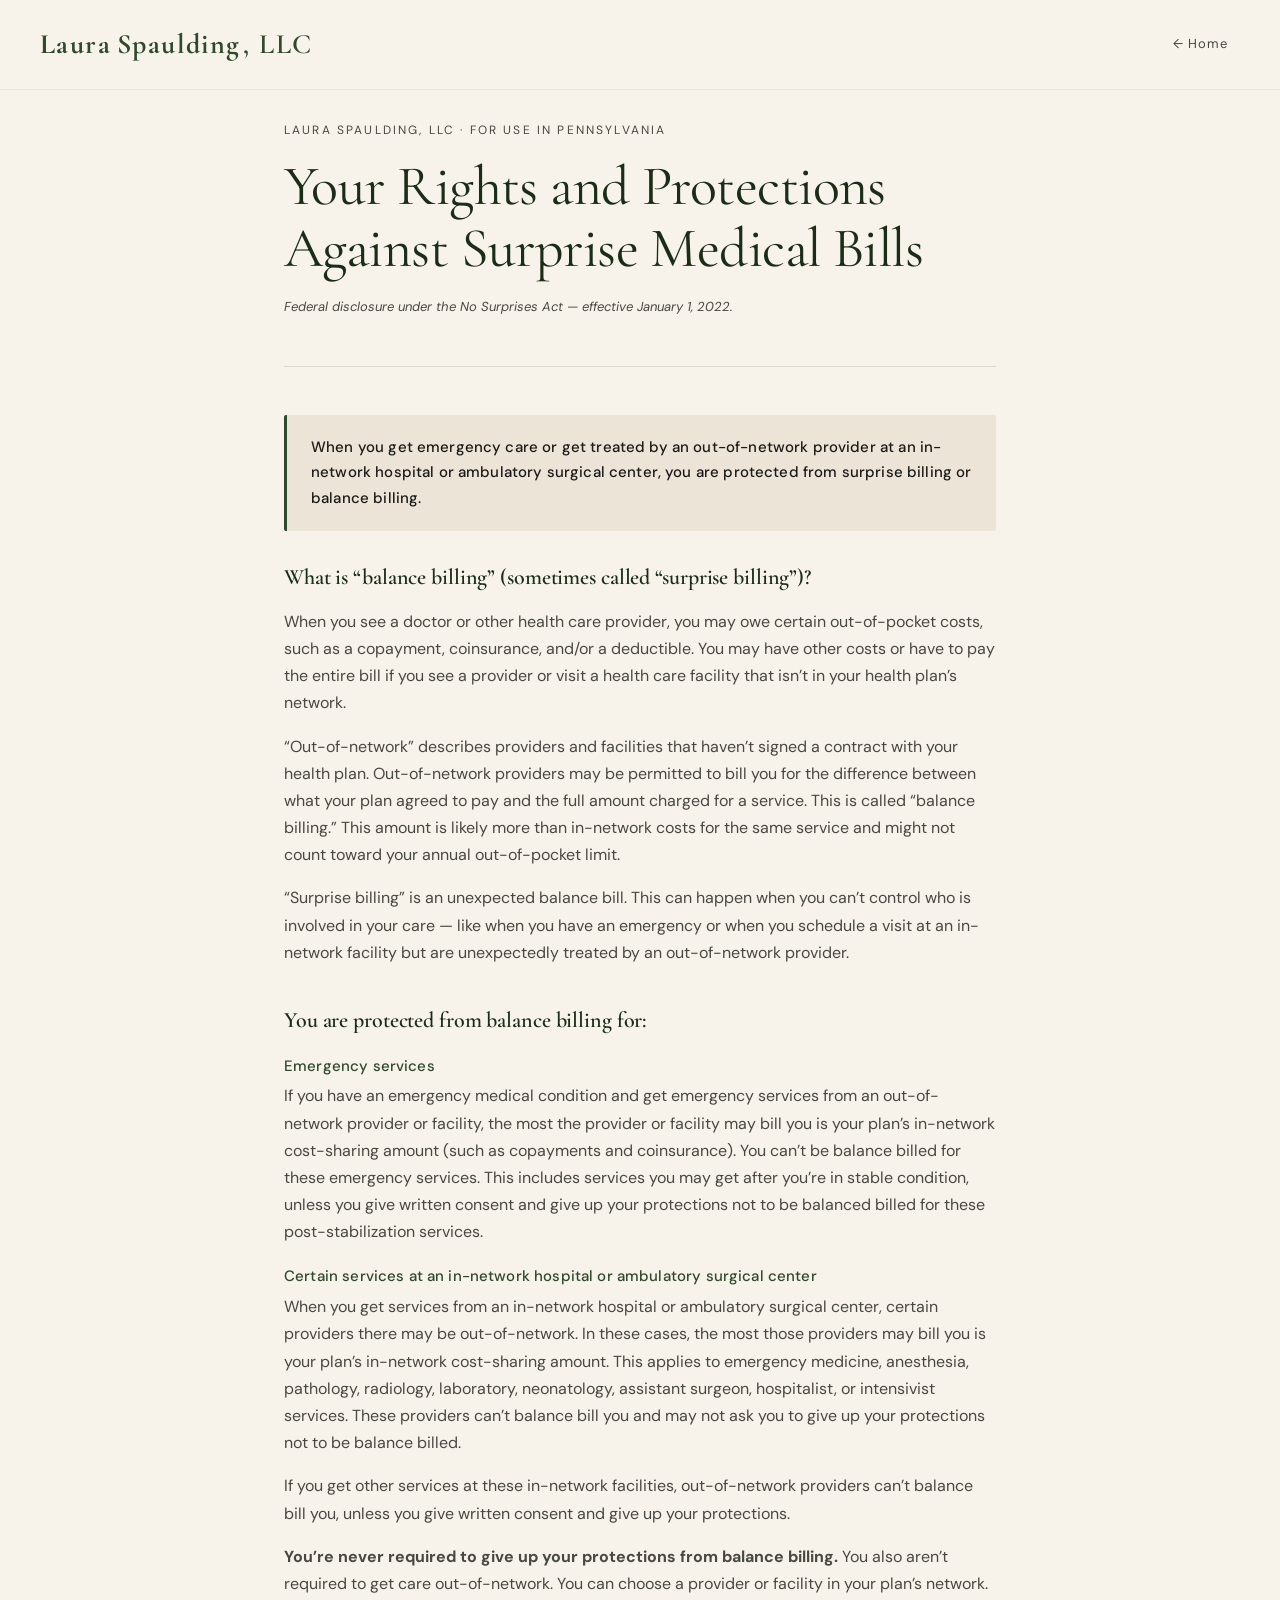
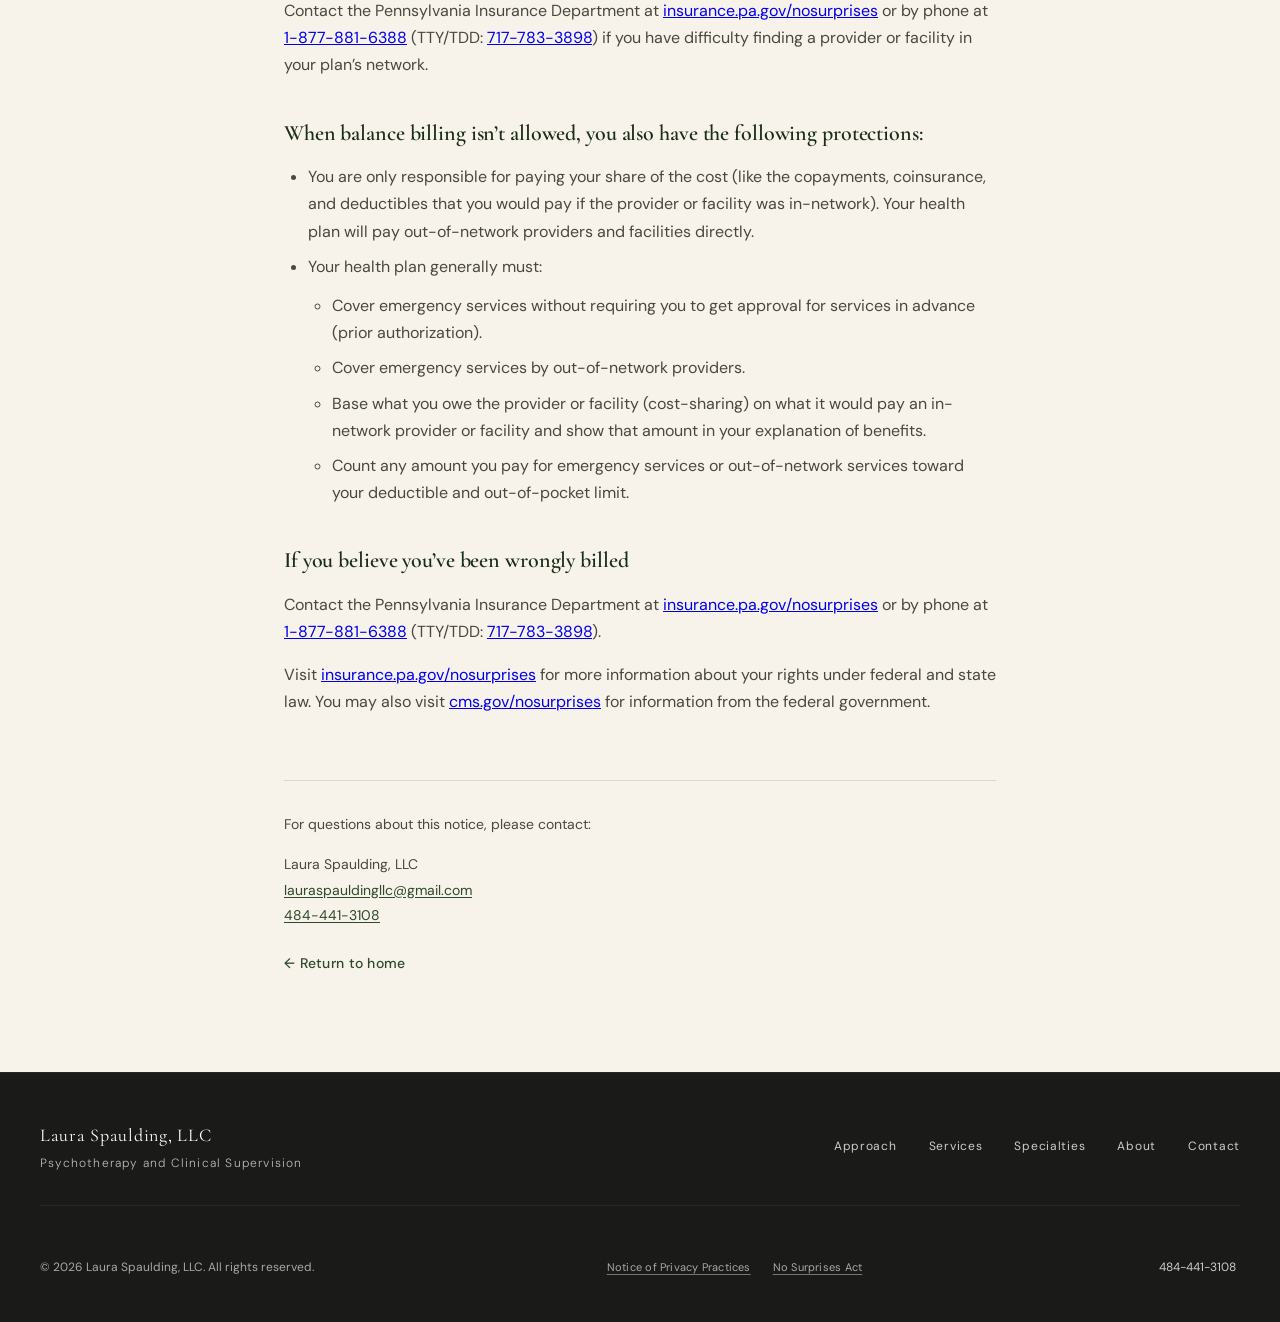
==== commit 5368e611: "Remove PreK-12 credential; bump footer text contrast at idle The "PA PreK-12 Certified School Counse" ====
--- a/no-surprises-act.html
+++ b/no-surprises-act.html
@@ -11,7 +11,7 @@
   <link rel="preload" href="https://fonts.googleapis.com/css2?family=Bebas+Neue&family=Cormorant+Garamond:ital,wght@0,300;0,400;0,600;1,300;1,400;1,600&family=DM+Sans:wght@300;400;500&display=swap" as="style" onload="this.onload=null;this.rel='stylesheet'" />
   <noscript><link href="https://fonts.googleapis.com/css2?family=Bebas+Neue&family=Cormorant+Garamond:ital,wght@0,300;0,400;0,600;1,300;1,400;1,600&family=DM+Sans:wght@300;400;500&display=swap" rel="stylesheet" /></noscript>
   <link rel="icon" href="data:image/svg+xml,<svg xmlns='http://www.w3.org/2000/svg' viewBox='0 0 100 100'><text y='.9em' font-size='90'>🌿</text></svg>" />
-  <link rel="stylesheet" href="style.css?v=nsa-page-and-services-copy" />
+  <link rel="stylesheet" href="style.css?v=footer-contrast-and-trim-prek" />
 </head>
 <body class="legal-page">
   <a href="#main-content" class="skip-link">Skip to main content</a>
--- a/style.css
+++ b/style.css
@@ -1873,7 +1873,7 @@
 }
 .site-footer__tagline {
   font-size: 12px;
-  color: rgba(255,255,255,0.38);
+  color: rgba(255,255,255,0.7);
   letter-spacing: 0.1em;
   font-weight: 300;
 }
@@ -1884,7 +1884,7 @@
 }
 .site-footer__nav a {
   font-size: 12px;
-  color: rgba(255,255,255,0.45);
+  color: rgba(255,255,255,0.78);
   text-decoration: none;
   letter-spacing: 0.06em;
   transition: color 0.2s;
@@ -1892,17 +1892,17 @@
   display: inline-flex;
   align-items: center;
 }
-.site-footer__nav a:hover { color: rgba(255,255,255,0.8); }
+.site-footer__nav a:hover { color: var(--white); }
 .site-footer__bottom {
   display: flex;
   align-items: center;
   justify-content: space-between;
   gap: 24px;
   font-size: 12px;
-  color: rgba(255,255,255,0.25);
+  color: rgba(255,255,255,0.62);
 }
 .site-footer__bottom a {
-  color: rgba(255,255,255,0.4);
+  color: rgba(255,255,255,0.78);
   text-decoration: none;
   transition: color 0.2s;
   display: inline-flex;
@@ -1910,9 +1910,11 @@
   min-height: 44px;
   padding: 0 4px;
 }
-.site-footer__bottom a:hover { color: rgba(255,255,255,0.7); }
-/* Legal disclosures: small, low-contrast, unobtrusive — per Laura's brief
-   ("links should be small and non obvious"). */
+.site-footer__bottom a:hover { color: var(--white); }
+/* Legal disclosures: kept smaller than nav per Laura's "small and non
+   obvious" brief, but pulled out of the near-invisible 0.32 opacity so
+   they actually read at idle. Underline preserved so they still register
+   as links without needing hover. */
 .site-footer__legal {
   display: flex;
   flex-wrap: wrap;
@@ -1920,17 +1922,17 @@
 }
 .site-footer__legal a {
   font-size: 11px;
-  color: rgba(255,255,255,0.32);
+  color: rgba(255,255,255,0.62);
   text-decoration: underline;
-  text-decoration-color: rgba(255,255,255,0.18);
+  text-decoration-color: rgba(255,255,255,0.4);
   text-underline-offset: 3px;
   letter-spacing: 0.02em;
   min-height: 44px;
   padding: 0 2px;
 }
 .site-footer__legal a:hover {
-  color: rgba(255,255,255,0.6);
-  text-decoration-color: rgba(255,255,255,0.45);
+  color: var(--white);
+  text-decoration-color: rgba(255,255,255,0.75);
 }
 
 /* ===================================================
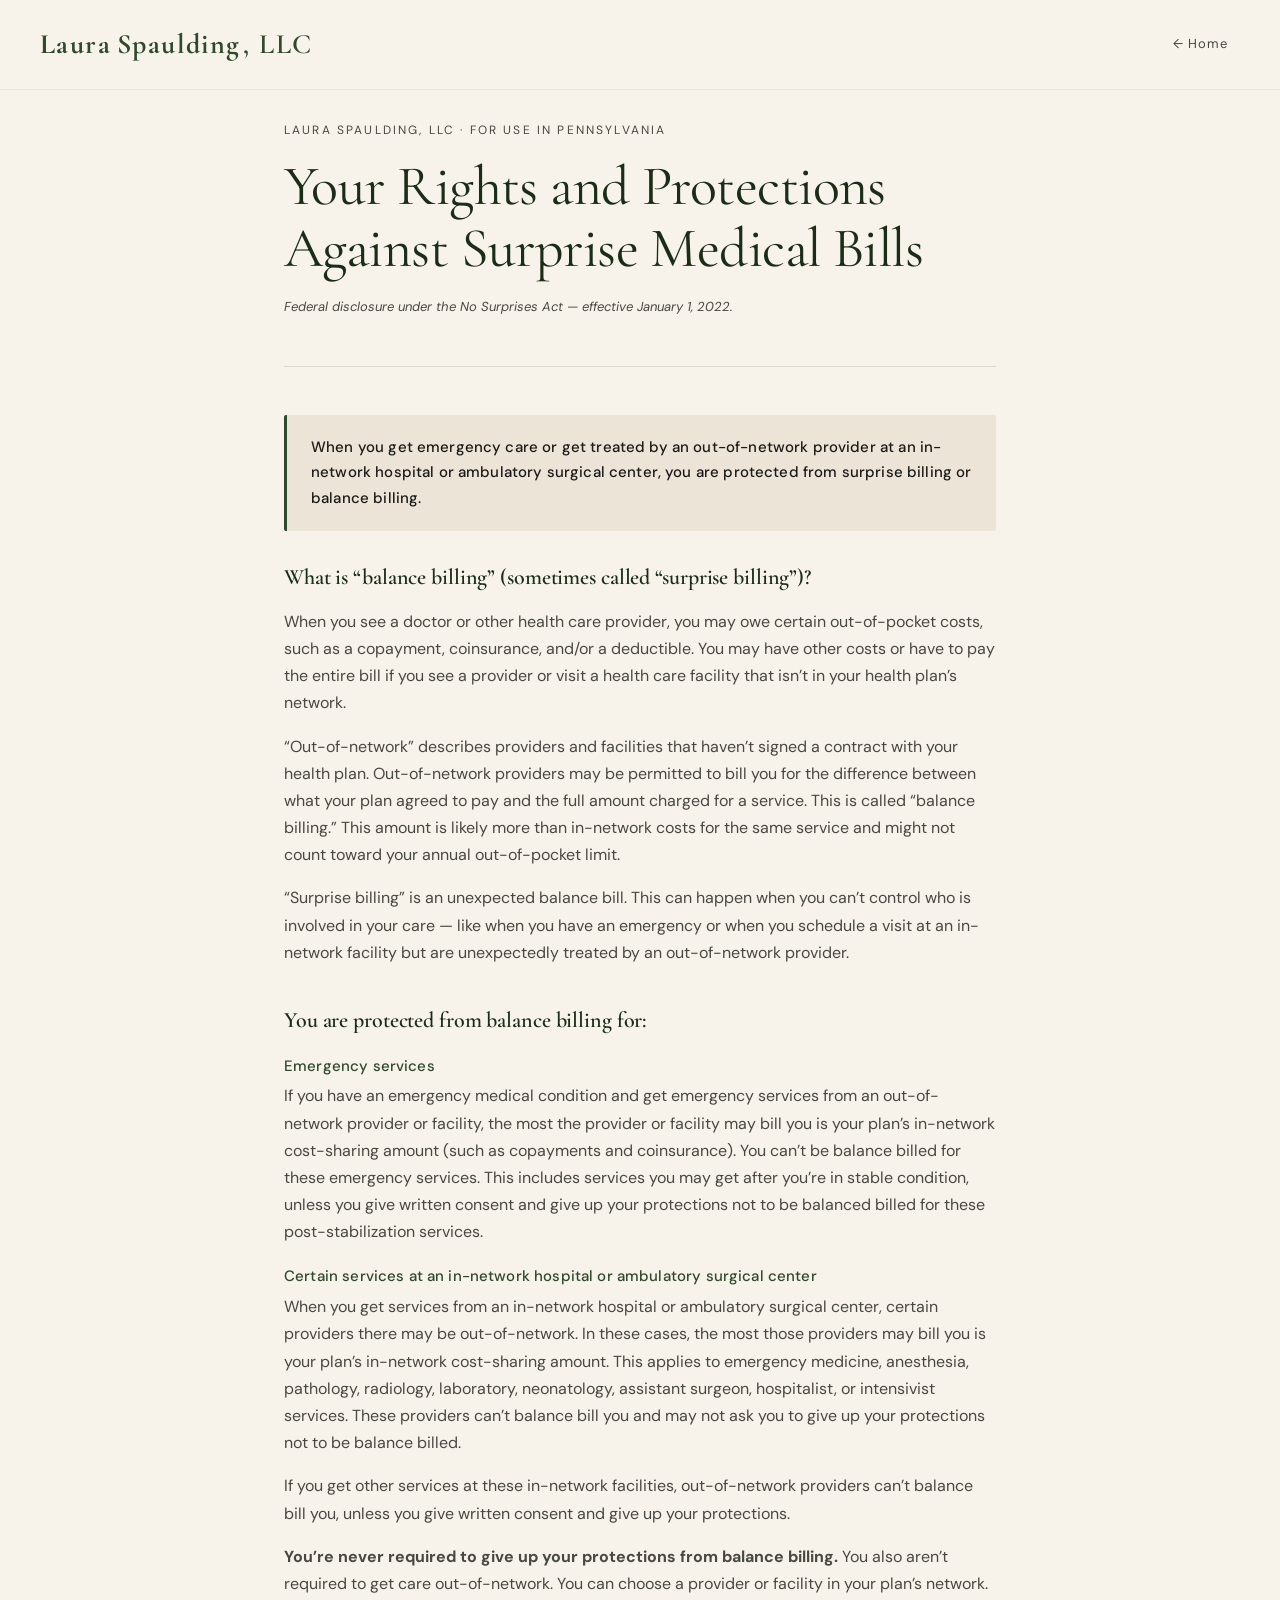
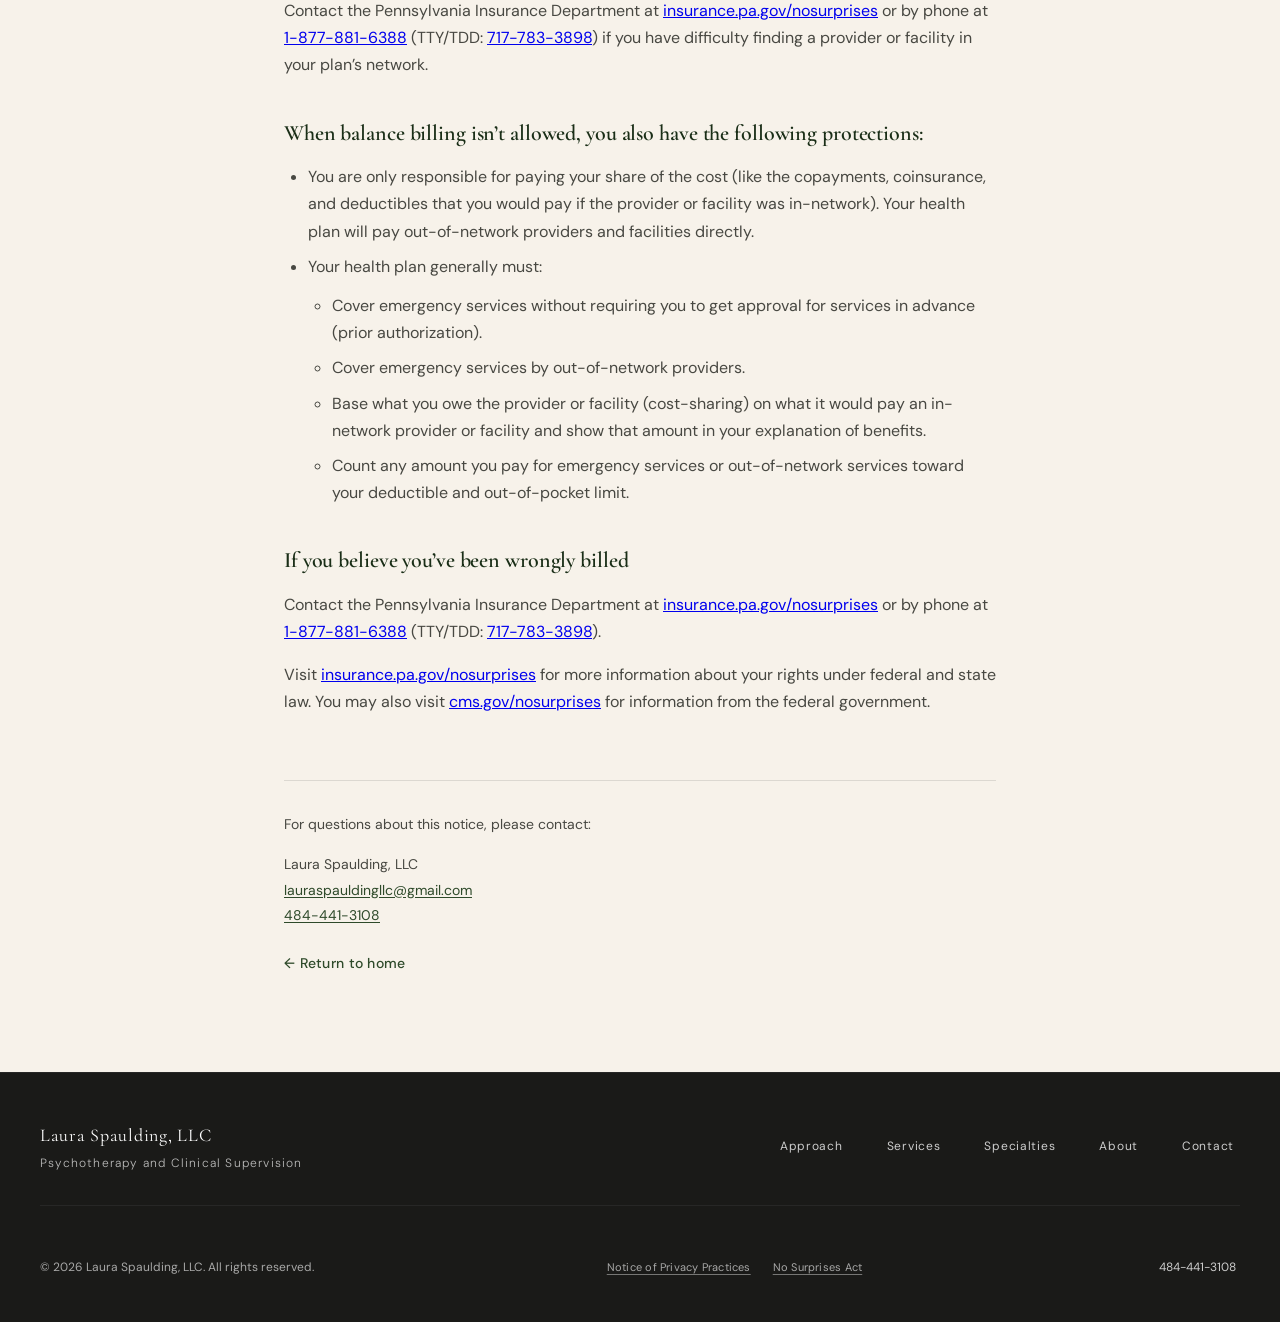
==== commit 509af256: "Go-live audit fixes: iOS form zoom + footer nav tap targets Two should-fix items from the pre-launch" ====
--- a/no-surprises-act.html
+++ b/no-surprises-act.html
@@ -11,7 +11,7 @@
   <link rel="preload" href="https://fonts.googleapis.com/css2?family=Bebas+Neue&family=Cormorant+Garamond:ital,wght@0,300;0,400;0,600;1,300;1,400;1,600&family=DM+Sans:wght@300;400;500&display=swap" as="style" onload="this.onload=null;this.rel='stylesheet'" />
   <noscript><link href="https://fonts.googleapis.com/css2?family=Bebas+Neue&family=Cormorant+Garamond:ital,wght@0,300;0,400;0,600;1,300;1,400;1,600&family=DM+Sans:wght@300;400;500&display=swap" rel="stylesheet" /></noscript>
   <link rel="icon" href="data:image/svg+xml,<svg xmlns='http://www.w3.org/2000/svg' viewBox='0 0 100 100'><text y='.9em' font-size='90'>🌿</text></svg>" />
-  <link rel="stylesheet" href="style.css?v=footer-contrast-and-trim-prek" />
+  <link rel="stylesheet" href="style.css?v=golive-audit-form-zoom-tap-targets" />
 </head>
 <body class="legal-page">
   <a href="#main-content" class="skip-link">Skip to main content</a>
--- a/style.css
+++ b/style.css
@@ -1754,7 +1754,9 @@
   border-radius: 2px;
   background: var(--white);
   font-family: 'DM Sans', sans-serif;
-  font-size: 14px;
+  /* 16px is the iOS Safari/Chrome zoom threshold — anything smaller triggers
+     auto-zoom-in on focus and doesn't zoom back out. */
+  font-size: 16px;
   color: var(--ink);
   transition: border-color 0.2s, box-shadow 0.2s;
   min-height: 44px;
@@ -1846,6 +1848,87 @@
 }
 .contact__success p { font-size: 14px; color: var(--ink-muted); }
 
+.contact__address {
+  font-style: normal;
+}
+
+/* Office location — full-width band below the contact grid.
+   Stack: heading + address, then the embedded map (prominent),
+   then the Get Directions button. */
+.contact__location {
+  max-width: 960px;
+  margin: 0 auto;
+  padding: 0 40px 96px;
+  display: flex;
+  flex-direction: column;
+  align-items: center;
+  text-align: center;
+  gap: 32px;
+}
+.contact__location-text {
+  display: flex;
+  flex-direction: column;
+  align-items: center;
+  gap: 10px;
+}
+.contact__location-eyebrow { color: var(--terra); font-weight: 600; }
+.contact__location-heading {
+  font-family: 'Cormorant Garamond', serif;
+  font-size: clamp(2rem, 2.8vw, 2.8rem);
+  line-height: 1.05;
+  color: var(--forest-deep);
+  font-weight: 400;
+  letter-spacing: -0.005em;
+}
+.contact__location-address {
+  font-style: normal;
+  font-size: 17px;
+  line-height: 1.6;
+  color: var(--ink-mid);
+}
+.contact__map {
+  position: relative;
+  width: 100%;
+  aspect-ratio: 16 / 10;
+  max-height: 520px;
+  border: 1px solid var(--parchment-xdk);
+  border-radius: 2px;
+  overflow: hidden;
+  box-shadow: 0 14px 40px rgba(0,0,0,0.12);
+}
+.contact__map iframe {
+  position: absolute;
+  inset: 0;
+  width: 100%;
+  height: 100%;
+  border: 0;
+  display: block;
+}
+.contact__directions {
+  gap: 10px;
+  background: var(--forest-deep);
+  color: var(--white);
+  border: 1px solid var(--forest-deep);
+}
+.contact__directions:hover {
+  background: var(--forest);
+  border-color: var(--forest);
+}
+.contact__directions:hover .contact__directions-icon {
+  transform: translateX(2px) translateY(-2px);
+}
+.contact__directions-icon {
+  transition: transform 0.28s ease;
+}
+
+@media (max-width: 760px) {
+  .contact__location {
+    padding: 0 20px 64px;
+    gap: 24px;
+  }
+  .contact__map { aspect-ratio: 4 / 5; max-height: 460px; }
+}
+
 /* ===================================================
    FOOTER
    =================================================== */
@@ -1888,9 +1971,14 @@
   text-decoration: none;
   letter-spacing: 0.06em;
   transition: color 0.2s;
+  /* 44×44 tap target per Apple HIG — short words like "About" need
+     horizontal padding to hit the 44px minimum width, not just height. */
   min-height: 44px;
+  min-width: 44px;
+  padding: 0 6px;
   display: inline-flex;
   align-items: center;
+  justify-content: center;
 }
 .site-footer__nav a:hover { color: var(--white); }
 .site-footer__bottom {
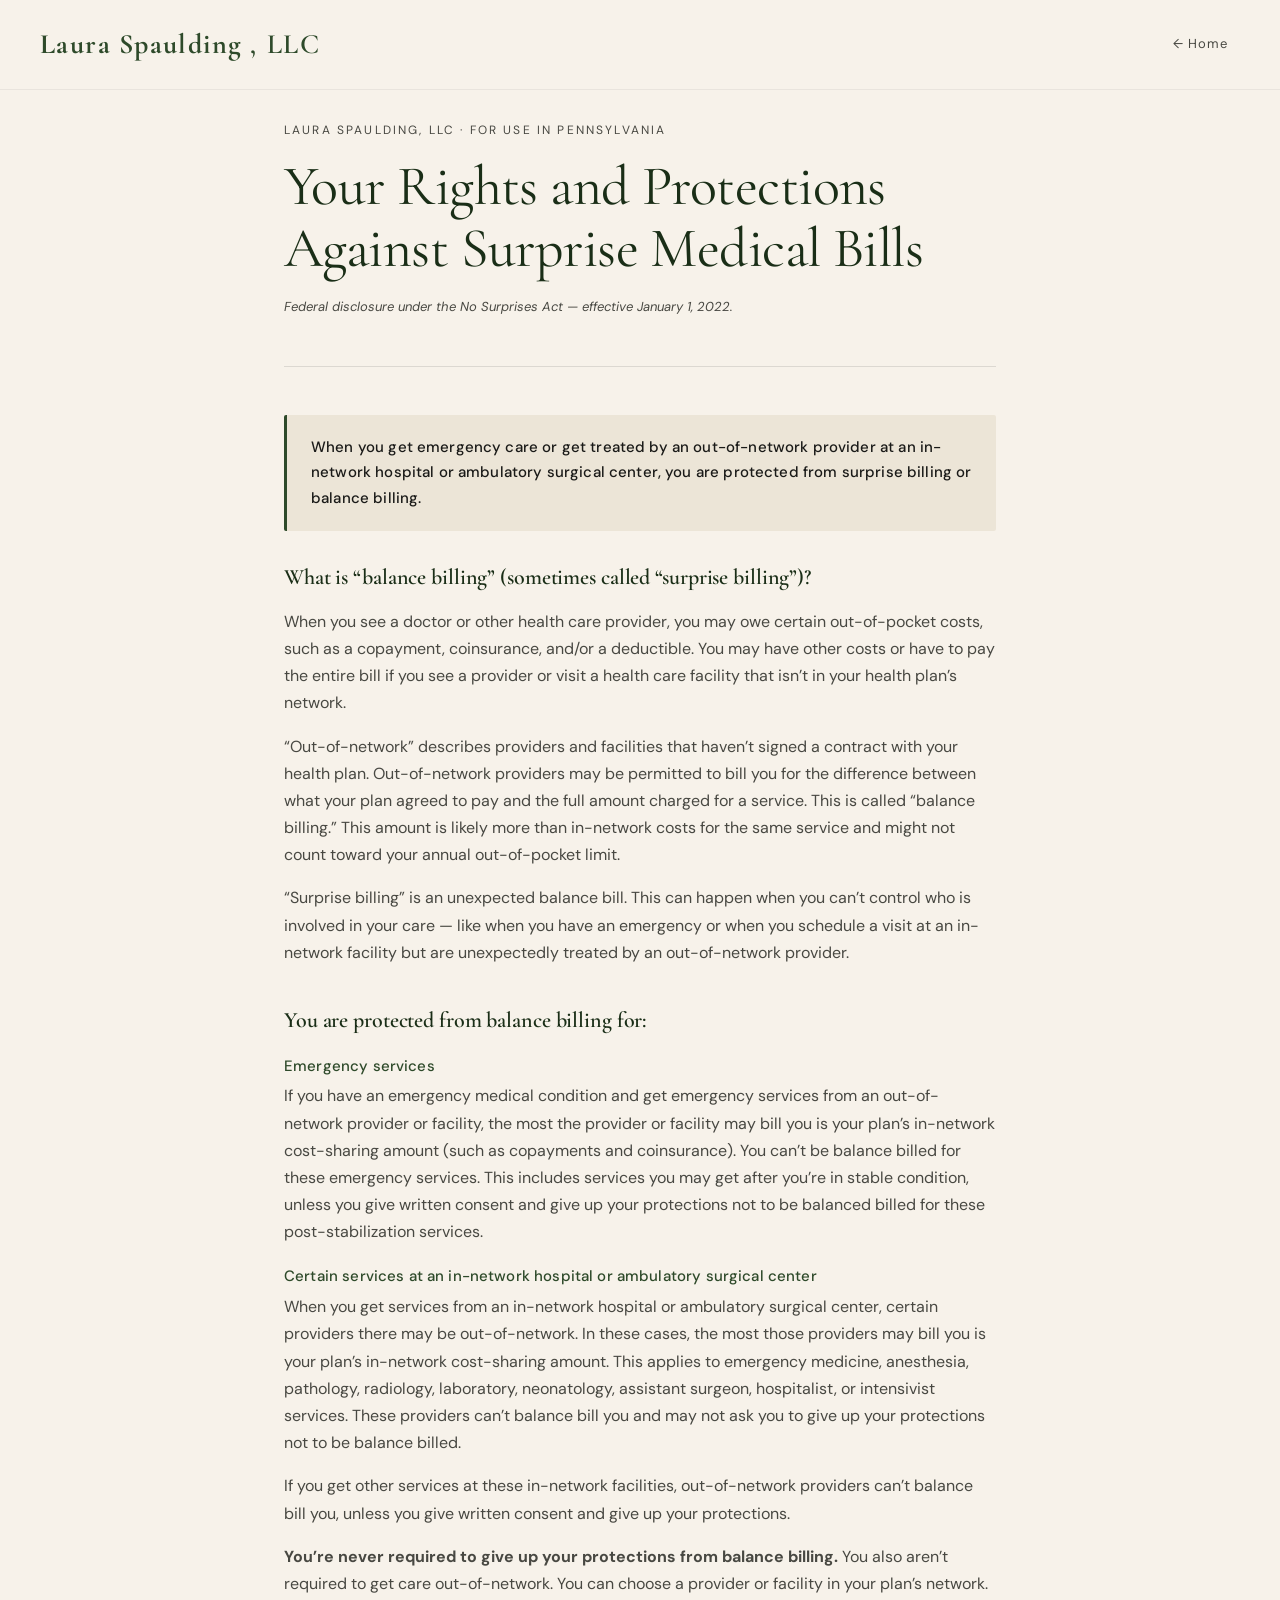
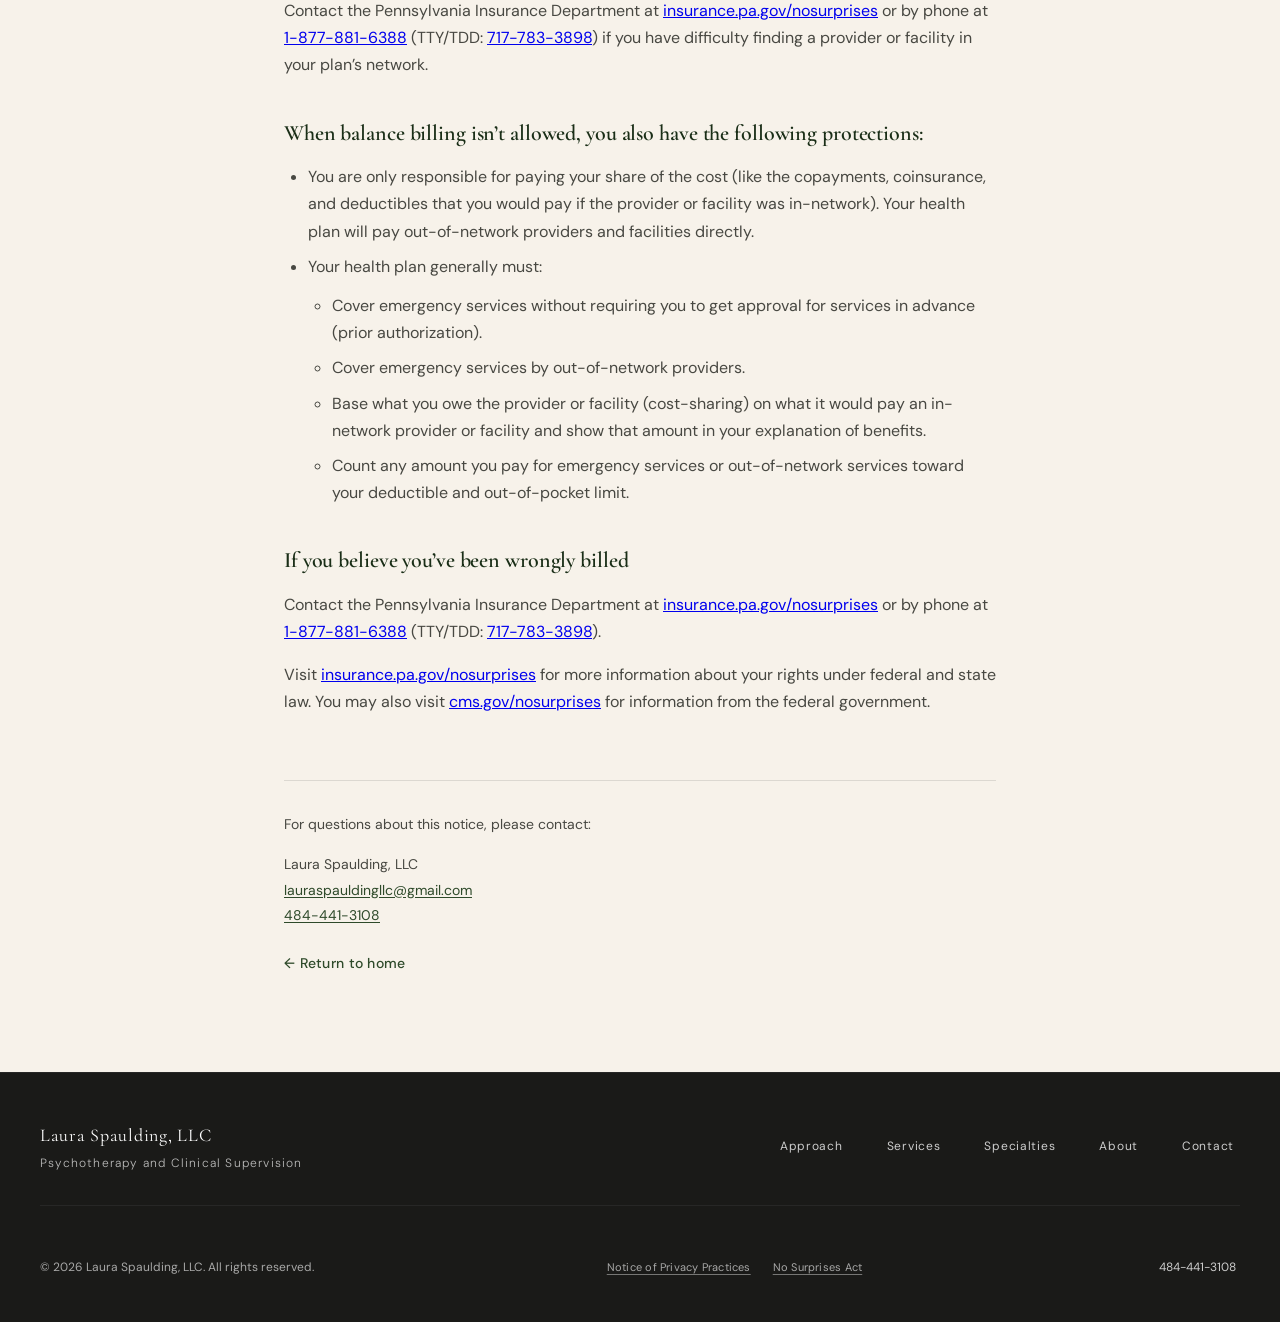
==== commit 299f1017: "Add proper space between Spaulding and LLC in navbar" ====
--- a/no-surprises-act.html
+++ b/no-surprises-act.html
@@ -4,14 +4,14 @@
   <meta charset="UTF-8" />
   <meta name="viewport" content="width=device-width, initial-scale=1.0" />
   <title>Your Rights and Protections Against Surprise Medical Bills | Laura Spaulding, LPC</title>
-  <meta name="description" content="No Surprises Act disclosure for Laura Spaulding, LLC — federal and Pennsylvania protections against balance billing and surprise medical bills." />
+  <meta name="description" content="No Surprises Act disclosure for Laura Spaulding LLC — federal and Pennsylvania protections against balance billing and surprise medical bills." />
   <meta name="robots" content="noindex" />
   <link rel="preconnect" href="https://fonts.googleapis.com" />
   <link rel="preconnect" href="https://fonts.gstatic.com" crossorigin />
   <link rel="preload" href="https://fonts.googleapis.com/css2?family=Bebas+Neue&family=Cormorant+Garamond:ital,wght@0,300;0,400;0,600;1,300;1,400;1,600&family=DM+Sans:wght@300;400;500&display=swap" as="style" onload="this.onload=null;this.rel='stylesheet'" />
   <noscript><link href="https://fonts.googleapis.com/css2?family=Bebas+Neue&family=Cormorant+Garamond:ital,wght@0,300;0,400;0,600;1,300;1,400;1,600&family=DM+Sans:wght@300;400;500&display=swap" rel="stylesheet" /></noscript>
   <link rel="icon" href="data:image/svg+xml,<svg xmlns='http://www.w3.org/2000/svg' viewBox='0 0 100 100'><text y='.9em' font-size='90'>🌿</text></svg>" />
-  <link rel="stylesheet" href="style.css?v=golive-audit-form-zoom-tap-targets" />
+  <link rel="stylesheet" href="style.css?v=golive-llc-space" />
 </head>
 <body class="legal-page">
   <a href="#main-content" class="skip-link">Skip to main content</a>
--- a/style.css
+++ b/style.css
@@ -212,6 +212,7 @@
   min-height: 44px;
   display: inline-flex;
   align-items: center;
+  gap: 0.28em;
   letter-spacing: 0.05em;
   color: var(--white);
   text-shadow:
@@ -223,13 +224,11 @@
   color: var(--forest);
   text-shadow: none;
 }
-.nav__brand-first { margin-right: 6px; }
 .nav__brand-llc {
   font-size: 1em;
   font-weight: 600;
   letter-spacing: 0.06em;
   opacity: 1;
-  margin-left: 2px;
 }
 .nav__links {
   display: flex;
